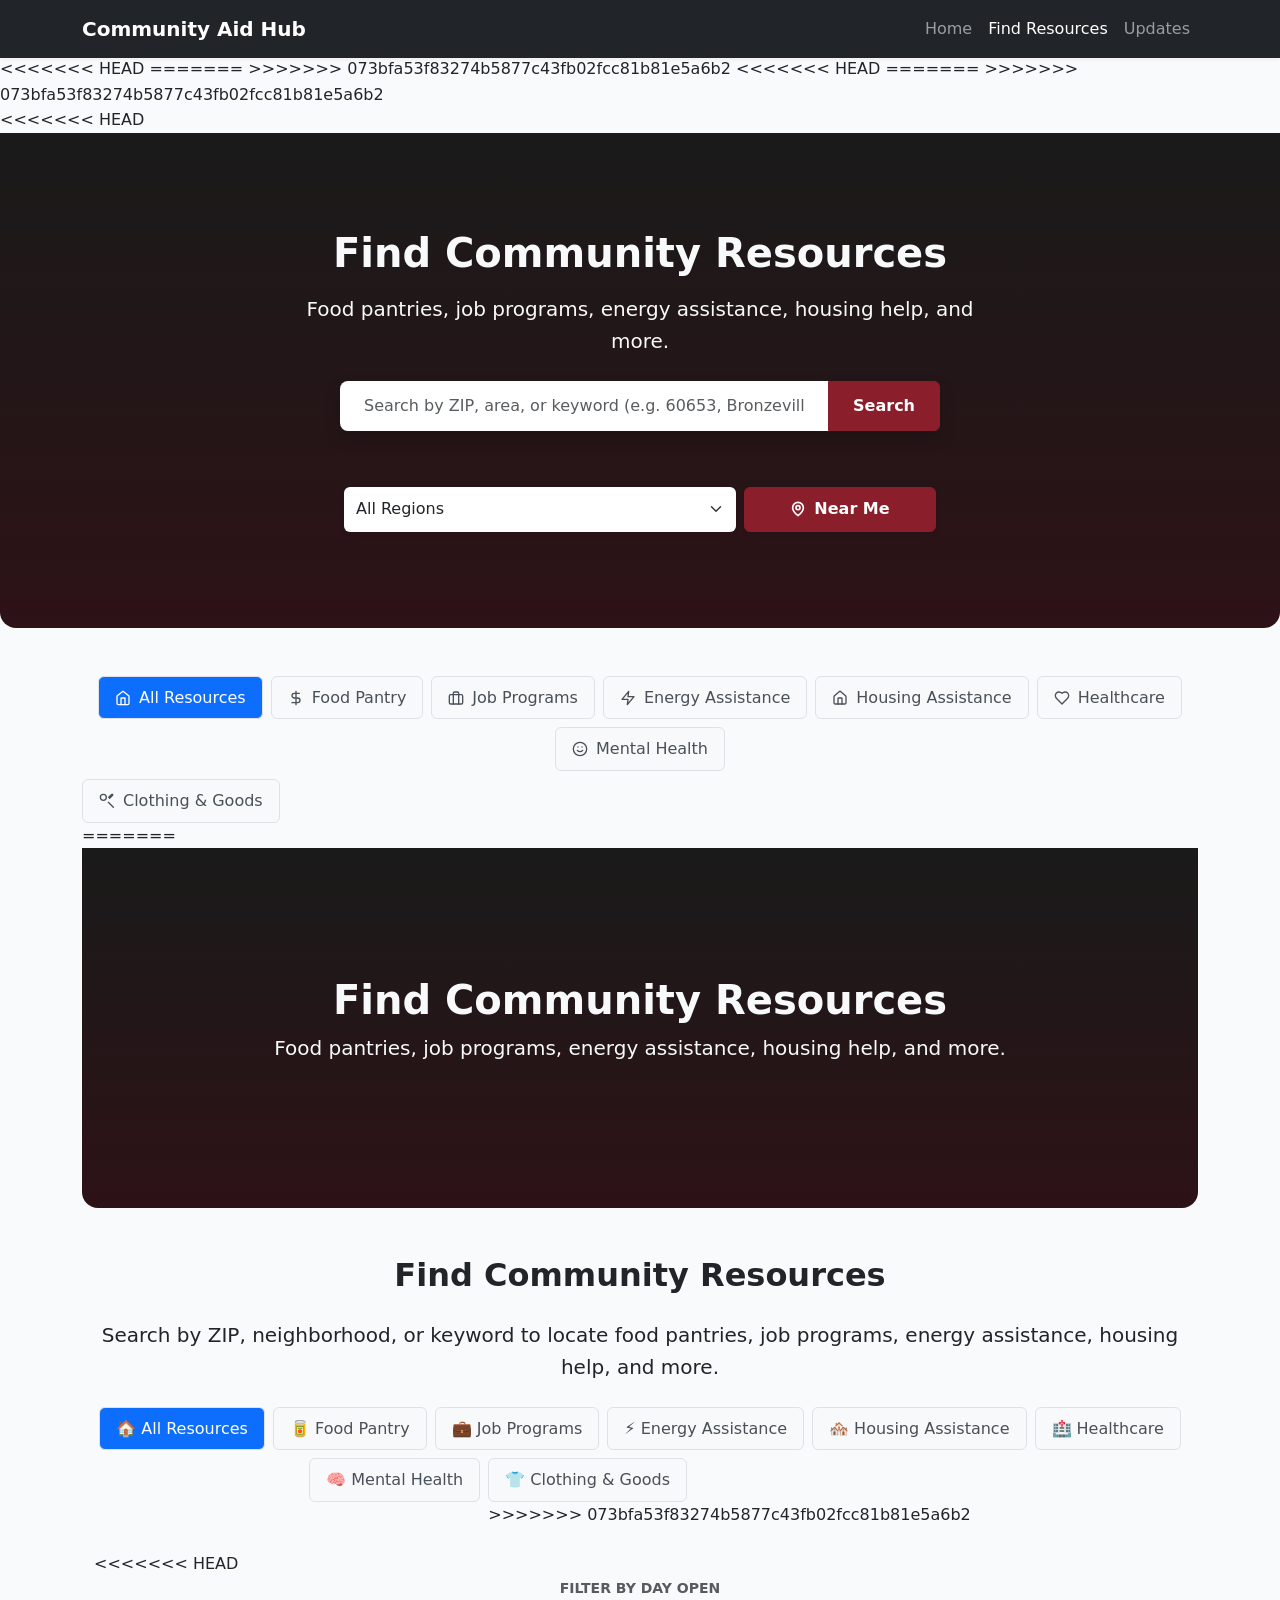
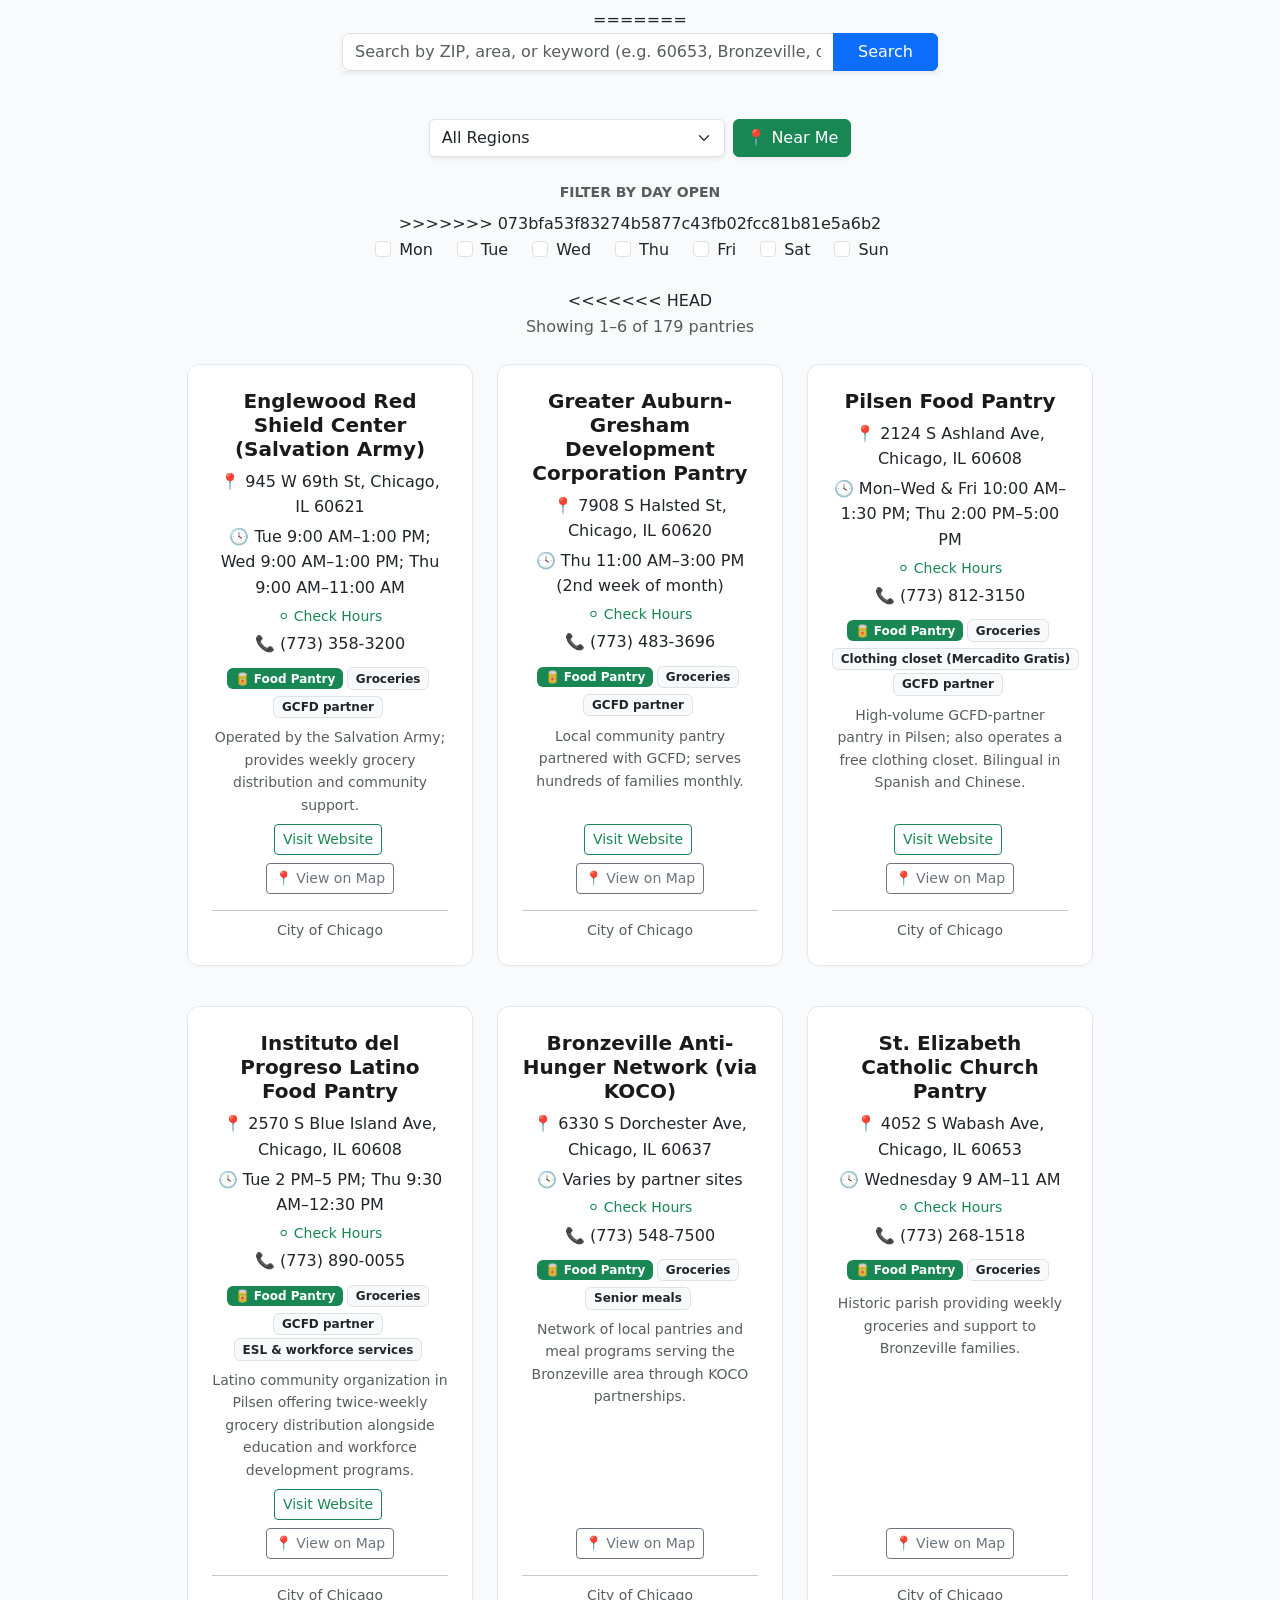
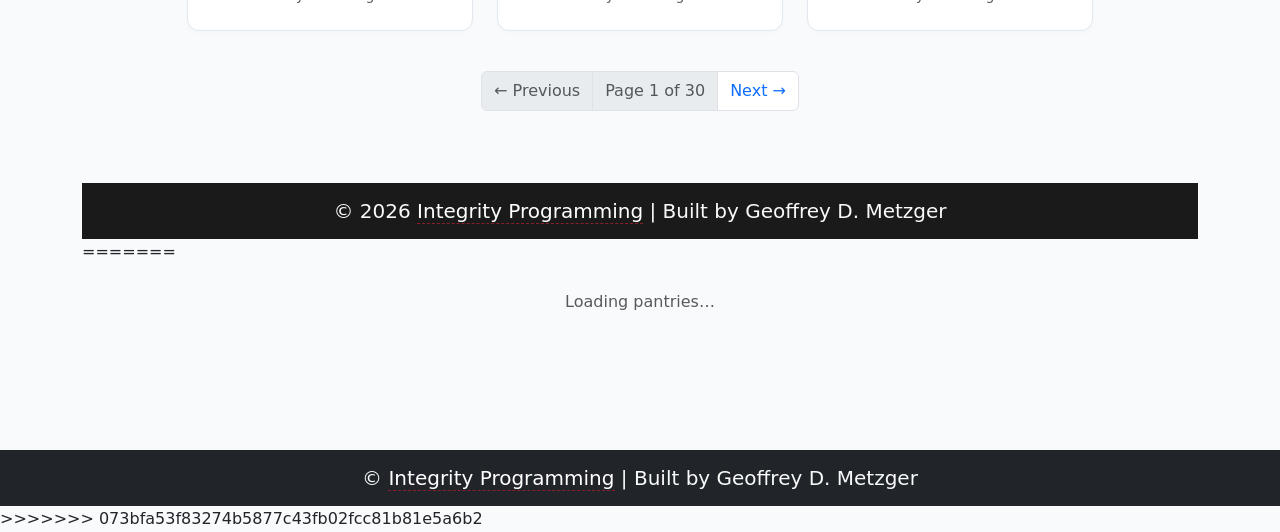
==== food.html @ cb6de817 "ui improvements" ====
<!DOCTYPE html>
<html lang="en">
<head>
  <meta charset="UTF-8" />
  <meta name="viewport" content="width=device-width, initial-scale=1" />
  <title>Find Resources | Community Aid Hub Chicago</title>

<<<<<<< HEAD
  <link href="https://cdn.jsdelivr.net/npm/bootstrap@5.3.3/dist/css/bootstrap.min.css" rel="stylesheet" />
=======
  <!-- Bootstrap -->
  <link href="https://cdn.jsdelivr.net/npm/bootstrap@5.3.3/dist/css/bootstrap.min.css" rel="stylesheet" />
  <!-- Custom CSS -->
>>>>>>> 073bfa53f83274b5877c43fb02fcc81b81e5a6b2
  <link rel="stylesheet" href="css/style.css" />
</head>

<body>
<<<<<<< HEAD
=======
  <!-- Navbar -->
>>>>>>> 073bfa53f83274b5877c43fb02fcc81b81e5a6b2
  <nav class="navbar navbar-expand-lg navbar-dark bg-dark fixed-top">
    <div class="container">
      <a class="navbar-brand fw-bold" href="index.html">Community Aid Hub</a>
      <button class="navbar-toggler" type="button" data-bs-toggle="collapse" data-bs-target="#navbarNav">
        <span class="navbar-toggler-icon"></span>
      </button>
      <div class="collapse navbar-collapse" id="navbarNav">
        <ul class="navbar-nav ms-auto">
          <li class="nav-item"><a class="nav-link" href="index.html">Home</a></li>
          <li class="nav-item"><a class="nav-link active" href="food.html">Find Resources</a></li>
          <li class="nav-item"><a class="nav-link" href="updates.html">Updates</a></li>
        </ul>
      </div>
    </div>
  </nav>

<<<<<<< HEAD
  <section class="hero text-center text-light d-flex align-items-center py-5" style="min-height: 55vh;">
    <div class="container">
      <h1 class="fw-bold mb-3">Find Community Resources</h1>
      <p class="lead mb-4 mx-auto" style="max-width: 700px;">Food pantries, job programs, energy assistance, housing help, and more.</p>
      
      <div class="row justify-content-center mb-3">
        <div class="col-md-8">
          <div class="input-group shadow">
            <input
              id="searchBox"
              type="text"
              class="form-control border-0 px-4"
              placeholder="Search by ZIP, area, or keyword (e.g. 60653, Bronzeville)"
              style="height: 50px;"
            />
            <button id="searchBtn" class="btn btn-crimson px-4 fw-semibold">
              Search
            </button>
          </div>
        </div>
      </div>

      <div class="row justify-content-center g-2" style="max-width: 600px; margin: 0 auto;">
        <div class="col-sm-8">
          <select id="regionFilter" class="form-select border-0 shadow-sm" style="height: 45px;">
            <option value="">All Regions</option>
            <option value="City of Chicago">City of Chicago</option>
            <option value="South Suburbs">South Suburbs</option>
            <option value="West Suburbs">West Suburbs</option>
            <option value="Southwest Suburbs">Southwest Suburbs</option>
            <option value="North Suburbs">North Suburbs</option>
            <option value="North/Northwest Suburbs">North/Northwest Suburbs</option>
          </select>
        </div>
        <div class="col-sm-4">
          <button id="nearbyBtn" class="btn btn-charcoal shadow-sm w-100 d-flex align-items-center justify-content-center gap-2" style="height: 45px;">
            <svg xmlns="http://www.w3.org/2000/svg" width="16" height="16" viewBox="0 0 24 24" fill="none" stroke="currentColor" stroke-width="2.5" stroke-linecap="round" stroke-linejoin="round"><path d="M20 10c0 6-8 12-8 12s-8-6-8-12a8 8 0 0 1 16 0Z"/><circle cx="12" cy="10" r="3"/></svg>
            <span>Near Me</span>
          </button>
        </div>
      </div>
    </div>
  </section>

  <main class="container py-5">
    
    <div class="row justify-content-center mb-5">
      <div class="col-12">
        <ul class="nav nav-pills justify-content-center flex-wrap gap-2" id="categoryTabs">
          <li class="nav-item">
            <button class="nav-link active category-tab d-flex align-items-center gap-2" data-category="">
              <svg xmlns="http://www.w3.org/2000/svg" width="16" height="16" viewBox="0 0 24 24" fill="none" stroke="currentColor" stroke-width="2" stroke-linecap="round" stroke-linejoin="round"><path d="m3 9 9-7 9 7v11a2 2 0 0 1-2 2H5a2 2 0 0 1-2-2z"/><polyline points="9 22 9 12 15 12 15 22"/></svg>
              <span>All Resources</span>
            </button>
          </li>
          <li class="nav-item">
            <button class="nav-link category-tab d-flex align-items-center gap-2" data-category="Food Pantry">
              <svg xmlns="http://www.w3.org/2000/svg" width="16" height="16" viewBox="0 0 24 24" fill="none" stroke="currentColor" stroke-width="2" stroke-linecap="round" stroke-linejoin="round"><path d="M12 2v20M17 5H9.5a3.5 3.5 0 0 0 0 7h5a3.5 3.5 0 0 1 0 7H6"/></svg>
              <span>Food Pantry</span>
            </button>
          </li>
          <li class="nav-item">
            <button class="nav-link category-tab d-flex align-items-center gap-2" data-category="Job Program">
              <svg xmlns="http://www.w3.org/2000/svg" width="16" height="16" viewBox="0 0 24 24" fill="none" stroke="currentColor" stroke-width="2" stroke-linecap="round" stroke-linejoin="round"><rect width="20" height="14" x="2" y="7" rx="2" ry="2"/><path d="M16 21V5a2 2 0 0 0-2-2h-4a2 2 0 0 0-2 2v16"/></svg>
              <span>Job Programs</span>
            </button>
          </li>
          <li class="nav-item">
            <button class="nav-link category-tab d-flex align-items-center gap-2" data-category="Energy Assistance">
              <svg xmlns="http://www.w3.org/2000/svg" width="16" height="16" viewBox="0 0 24 24" fill="none" stroke="currentColor" stroke-width="2" stroke-linecap="round" stroke-linejoin="round"><polygon points="13 2 3 14 12 14 11 22 21 10 12 10 13 2"/></svg>
              <span>Energy Assistance</span>
            </button>
          </li>
          <li class="nav-item">
            <button class="nav-link category-tab d-flex align-items-center gap-2" data-category="Housing Assistance">
              <svg xmlns="http://www.w3.org/2000/svg" width="16" height="16" viewBox="0 0 24 24" fill="none" stroke="currentColor" stroke-width="2" stroke-linecap="round" stroke-linejoin="round"><path d="M15 21v-8a1 1 0 0 0-1-1h-4a1 1 0 0 0-1 1v8"/><path d="M3 10a2 2 0 0 1 .709-1.528l7-5.999a2 2 0 0 1 2.582 0l7 5.999A2 2 0 0 1 21 10v9a2 2 0 0 1-2 2H5a2 2 0 0 1-2-2z"/></svg>
              <span>Housing Assistance</span>
            </button>
          </li>
          <li class="nav-item">
            <button class="nav-link category-tab d-flex align-items-center gap-2" data-category="Healthcare">
              <svg xmlns="http://www.w3.org/2000/svg" width="16" height="16" viewBox="0 0 24 24" fill="none" stroke="currentColor" stroke-width="2" stroke-linecap="round" stroke-linejoin="round"><path d="M19 14c1.49-1.46 3-3.21 3-5.5A5.5 5.5 0 0 0 16.5 3c-1.76 0-3 .5-4.5 2-1.5-1.5-2.74-2-4.5-2A5.5 5.5 0 0 0 2 8.5c0 2.3 1.5 4.05 3 5.5l7 7Z"/></svg>
              <span>Healthcare</span>
            </button>
          </li>
          <li class="nav-item">
            <button class="nav-link category-tab d-flex align-items-center gap-2" data-category="Mental Health">
              <svg xmlns="http://www.w3.org/2000/svg" width="16" height="16" viewBox="0 0 24 24" fill="none" stroke="currentColor" stroke-width="2" stroke-linecap="round" stroke-linejoin="round"><path d="M12 22c5.523 0 10-4.477 10-10S17.523 2 12 2 2 6.477 2 12s4.477 10 10 10z"/><path d="M8 14s1.5 2 4 2 4-2 4-2"/><line x1="9" y1="9" x2="9.01" y2="9"/><line x1="15" y1="9" x2="15.01" y2="9"/></svg>
              <span>Mental Health</span>
            </button>
          </li>
          <li class="nav-item">
            <button class="nav-link category-tab d-flex align-items-center gap-2" data-category="Clothing &amp; Goods">
              <svg xmlns="http://www.w3.org/2000/svg" width="16" height="16" viewBox="0 0 24 24" fill="none" stroke="currentColor" stroke-width="2" stroke-linecap="round" stroke-linejoin="round"><path d="M20.38 3.46L16 7.83l-1.42-1.42 4.38-4.38a1 1 0 0 1 1.42 0l0.01 0.01a1 1 0 0 1 0 1.42Z"/><path d="M11 6.5a4.5 4.5 0 1 0-9 0 4.5 4.5 0 0 0 9 0Z"/><path d="M21.5 21.5L14 14"/></svg>
              <span>Clothing &amp; Goods</span>
            </button>
=======
  <!-- Header -->
  <section class="hero text-center text-light d-flex align-items-center" style="min-height: 40vh;">
    <div class="container">
      <h1 class="fw-bold">Find Community Resources</h1>
      <p class="lead">Food pantries, job programs, energy assistance, housing help, and more.</p>
    </div>
  </section>

  <!-- Search + Filters -->
  <main class="container py-5">
    <h2 class="fw-bold mb-4 text-center">Find Community Resources</h2>
    <p class="text-center mb-4 lead">
      Search by ZIP, neighborhood, or keyword to locate food pantries, job programs, energy assistance, housing help, and more.
    </p>

    <!-- Category Tabs -->
    <div class="row justify-content-center mb-4">
      <div class="col-12">
        <ul class="nav nav-pills justify-content-center flex-wrap gap-2" id="categoryTabs">
          <li class="nav-item">
            <button class="nav-link active category-tab" data-category="">🏠 All Resources</button>
          </li>
          <li class="nav-item">
            <button class="nav-link category-tab" data-category="Food Pantry">🥫 Food Pantry</button>
          </li>
          <li class="nav-item">
            <button class="nav-link category-tab" data-category="Job Program">💼 Job Programs</button>
          </li>
          <li class="nav-item">
            <button class="nav-link category-tab" data-category="Energy Assistance">⚡ Energy Assistance</button>
          </li>
          <li class="nav-item">
            <button class="nav-link category-tab" data-category="Housing Assistance">🏘️ Housing Assistance</button>
          </li>
          <li class="nav-item">
            <button class="nav-link category-tab" data-category="Healthcare">🏥 Healthcare</button>
          </li>
          <li class="nav-item">
            <button class="nav-link category-tab" data-category="Mental Health">🧠 Mental Health</button>
          </li>
          <li class="nav-item">
            <button class="nav-link category-tab" data-category="Clothing &amp; Goods">👕 Clothing &amp; Goods</button>
>>>>>>> 073bfa53f83274b5877c43fb02fcc81b81e5a6b2
          </li>
        </ul>
      </div>
    </div>

<<<<<<< HEAD
    <div class="row justify-content-center mb-4">
      <div class="col-md-10 text-center">
        <p class="text-muted small mb-2 fw-semibold tracking-wider">FILTER BY DAY OPEN</p>
=======
    <!-- Search Bar -->
    <div class="row justify-content-center mb-3">
      <div class="col-md-8">
        <div class="input-group shadow-sm">
          <input
            id="searchBox"
            type="text"
            class="form-control"
            placeholder="Search by ZIP, area, or keyword (e.g. 60653, Bronzeville, drive-through)"
          />
          <button id="searchBtn" class="btn btn-primary px-4">
            Search
          </button>
        </div>
      </div>
    </div>

    <!-- Region Filter + Near Me -->
    <div class="row justify-content-center mb-4 g-2">
      <div class="col-md-4">
        <select id="regionFilter" class="form-select shadow-sm">
          <option value="">All Regions</option>
          <option value="City of Chicago">City of Chicago</option>
          <option value="South Suburbs">South Suburbs</option>
          <option value="West Suburbs">West Suburbs</option>
          <option value="Southwest Suburbs">Southwest Suburbs</option>
          <option value="North Suburbs">North Suburbs</option>
          <option value="North/Northwest Suburbs">North/Northwest Suburbs</option>
        </select>
      </div>
      <div class="col-md-auto">
        <button id="nearbyBtn" class="btn btn-success shadow-sm w-100">&#128205; Near Me</button>
      </div>
    </div>

    <!-- Day of Week Filter -->
    <div class="row justify-content-center mb-4">
      <div class="col-md-10 text-center">
        <p class="text-muted small mb-2 fw-semibold">FILTER BY DAY OPEN</p>
>>>>>>> 073bfa53f83274b5877c43fb02fcc81b81e5a6b2
        <div class="d-flex flex-wrap justify-content-center gap-2">
          <div class="form-check form-check-inline">
            <input class="form-check-input day-filter" type="checkbox" value="mon" id="dayMon">
            <label class="form-check-label" for="dayMon">Mon</label>
          </div>
          <div class="form-check form-check-inline">
            <input class="form-check-input day-filter" type="checkbox" value="tue" id="dayTue">
            <label class="form-check-label" for="dayTue">Tue</label>
          </div>
          <div class="form-check form-check-inline">
            <input class="form-check-input day-filter" type="checkbox" value="wed" id="dayWed">
            <label class="form-check-label" for="dayWed">Wed</label>
          </div>
          <div class="form-check form-check-inline">
            <input class="form-check-input day-filter" type="checkbox" value="thu" id="dayThu">
            <label class="form-check-label" for="dayThu">Thu</label>
          </div>
          <div class="form-check form-check-inline">
            <input class="form-check-input day-filter" type="checkbox" value="fri" id="dayFri">
            <label class="form-check-label" for="dayFri">Fri</label>
          </div>
          <div class="form-check form-check-inline">
            <input class="form-check-input day-filter" type="checkbox" value="sat" id="daySat">
            <label class="form-check-label" for="daySat">Sat</label>
          </div>
          <div class="form-check form-check-inline">
            <input class="form-check-input day-filter" type="checkbox" value="sun" id="daySun">
            <label class="form-check-label" for="daySun">Sun</label>
          </div>
        </div>
      </div>
    </div>

<<<<<<< HEAD
    <p id="resultCount" class="text-center text-muted mb-4"></p>
    <div id="results" class="row g-4">
      <p class="text-center text-muted mt-4">Loading resources…</p>
    </div>
    <div id="pagination" class="mt-4"></div>
  </main>

  <footer class="text-light text-center py-3 mt-auto">
    <h5 class="mb-0">
      © <span id="year"></span> <a href="https://integrity-programming-portfolio-sta.vercel.app/" target="_blank">Integrity Programming</a> | Built by Geoffrey D. Metzger
    </h5>
  </footer>

  <script src="https://cdn.jsdelivr.net/npm/bootstrap@5.3.3/dist/js/bootstrap.bundle.min.js"></script>
  <script>
    document.getElementById("year").textContent = new Date().getFullYear();
  </script>
  <script src="js/search.js" defer></script>
</body>
</html>
=======
    <!-- Result count -->
    <p id="resultCount" class="text-center text-muted mb-4"></p>

    <!-- Results Grid -->
    <div id="results" class="row g-4">
      <p class="text-center text-muted mt-4">Loading pantries…</p>
    </div>

    <!-- Pagination -->
    <div id="pagination" class="mt-4"></div>
  </main>

  <!-- Footer -->
  <footer class="bg-dark text-light text-center py-3 mt-auto">
    <h5 class="mb-0">
      © <span id="year"></span> <a href="https://integrity-programming-portfolio-sta.vercel.app/" target="_blank">Integrity Programming</a> |
      Built by Geoffrey D. Metzger
    </h5>
  </footer>

  <!-- Bootstrap JS (once only) -->
  <script src="https://cdn.jsdelivr.net/npm/bootstrap@5.3.3/dist/js/bootstrap.bundle.min.js"></script>

  <script>
    document.getElementById("year").textContent = new Date().getFullYear();
  </script>

  <!-- Search + render logic -->
  <script src="js/search.js" defer></script>
</body>
</html>
>>>>>>> 073bfa53f83274b5877c43fb02fcc81b81e5a6b2
---- css/style.css ----
/* Custom Palette Variables */
:root {
  --charcoal-dark: #121417;
  --charcoal-text: #1a1a1a;
  --crimson-accent: #8b1e2b;
  --crimson-hover: #a62434;
  --card-border: #e2e8f0;
}

/* ------------------------------
   Global Layout
------------------------------ */
html, body {
  height: 100%;
  margin: 0;
  padding: 0;
}

body {
  font-family: "Inter", system-ui, sans-serif;
  display: flex;
  flex-direction: column;
  min-height: 100vh;
  background-color: #f9fafc;
  color: #212529;
  line-height: 1.6;
  padding-top: 56px;
}

main {
  flex: 1;
  padding-bottom: 2rem;
}

/* ------------------------------
   Navbar
------------------------------ */
.navbar {
  box-shadow: 0 2px 4px rgba(0, 0, 0, 0.05);
}

/* ------------------------------
   Hero Section
------------------------------ */
.hero {
  background: linear-gradient(180deg, #1a1a1a 0%, #2d1216 100%);
  color: #fff;
  min-height: 60vh;
  display: flex;
  flex-direction: column;
  justify-content: center;
  align-items: center;
  text-align: center;
  padding: 3rem 1rem;
  border-radius: 0 0 1rem 1rem;
}

/* Main Hero Button - Crimson Accent */
.hero .btn-primary, 
.hero button:not(.secondary) {
  background-color: var(--crimson-accent) !important;
  border-color: var(--crimson-accent) !important;
  color: #ffffff !important;
  font-weight: 600;
  transition: background-color 0.2s ease, transform 0.1s ease;
}

.hero .btn-primary:hover,
.hero button:not(.secondary):hover {
  background-color: var(--crimson-hover) !important;
  border-color: var(--crimson-hover) !important;
}

/* ------------------------------
   Search Box
------------------------------ */
.input-group {
  max-width: 600px;
  margin: 0 auto 2rem auto;
}

input.form-control {
  border-radius: 0.5rem 0 0 0.5rem;
}

/* ------------------------------
   Cards
------------------------------ */
.card {
  background: #ffffff;
  border: 1px solid var(--card-border) !important;
  border-radius: 12px;
  overflow: hidden;
  transition: all 0.25s cubic-bezier(0.4, 0, 0.2, 1);
  box-shadow: 0 2px 4px rgba(18, 20, 23, 0.02) !important;
  height: 100%;
  display: flex;
  flex-direction: column;
}

.card:hover {
  transform: translateY(-4px);
  border-color: #cbd5e1 !important;
  box-shadow: 0 12px 24px rgba(18, 20, 23, 0.06) !important;
}

.card-body {
  padding: 1.5rem;
  display: flex;
  flex-direction: column;
  flex: 1;
}


.card-body h5,
.card h3, 
.card .card-title {
  color: var(--charcoal-text) !important;
  font-weight: 700;
}

/* Card Title / Organization Name */
.card-title {
  font-size: 1.15rem;
  font-weight: 700;
  line-height: 1.4;
  color: var(--charcoal-text) !important;
  margin-bottom: 0.75rem;
}

/* Status Indicator Sub-Row */
.status-pill-container {
  display: flex;
  align-items: center;
  gap: 0.5rem;
  margin-bottom: 1rem;
  font-size: 0.85rem;
  font-weight: 600;
}

.status-dot {
  width: 8px;
  height: 8px;
  border-radius: 50%;
  display: inline-block;
}
.status-open { background-color: #10b981; color: #047857; }
.status-closed { background-color: #94a3b8; color: #64748b; }

/* Structural Info Rows (Address, Hours, Phone) */
.card-info-item {
  display: flex;
  align-items: flex-start;
  gap: 0.75rem;
  font-size: 0.9rem;
  color: #475569;
  margin-bottom: 0.65rem;
  line-height: 1.4;
}

.card-info-item svg {
  flex-shrink: 0;
  margin-top: 2px;
  color: #64748b;
}

/* Fine Muted Bottom Meta text */
.card-meta-footer {
  font-size: 0.85rem;
  color: #64748b;
  border-top: 1px solid #f1f5f9;
  padding-top: 1rem;
  margin-top: auto;
}

/* Interactive Card Buttons */
.card-actions-wrapper {
  display: grid;
  grid-template-columns: 1fr auto;
  gap: 0.5rem;
  margin-top: 1.25rem;
}

.btn-card-action {
  padding: 0.5rem 1rem;
  font-size: 0.85rem;
  font-weight: 600;
  border-radius: 6px;
  transition: all 0.2s ease;
  display: inline-flex;
  align-items: center;
  justify-content: center;
  gap: 0.5rem;
}

.btn-card-primary {
  border: 1px solid var(--crimson-accent);
  color: var(--crimson-accent);
  background: transparent;
}

.btn-card-primary:hover {
  background: var(--crimson-accent);
  color: #ffffff;
}

.btn-card-secondary {
  border: 1px solid #e2e8f0;
  color: #475569;
  background: #f8fafc;
}

.btn-card-secondary:hover {
  background: #f1f5f9;
  color: #1e293b;
}

/* Card Action Buttons - Sleek Crimson Outline */
.card .btn-outline-primary,
.card button.outline {
  color: var(--crimson-accent) !important;
  border-color: var(--crimson-accent) !important;
  background-color: transparent !important;
  font-weight: 500;
  transition: all 0.2s ease;
}

.card .btn-outline-primary:hover,
.card button.outline:hover {
  color: #ffffff !important;
  background-color: var(--crimson-accent) !important;
  border-color: var(--crimson-accent) !important;
}

/* ------------------------------
   Footer
------------------------------ */
footer {
  background-color: #1a1a1a; /* Matched to start of hero charcoal */
  color: #f8f9fa;
  text-align: center;
  padding: 1rem 0;
  font-size: 0.9rem;
  margin-top: auto;
  position: relative;
}

/* Fixed blue links to match theme colors */
footer a {
  color: #ffffff; 
  text-decoration: none;
  font-weight: 500;
  border-bottom: 1px dashed var(--crimson-accent);
}

footer a:hover {
  color: var(--crimson-hover);
  text-decoration: none;
  border-bottom-style: solid;
}

/* ------------------------------
   Responsive
------------------------------ */
@media (max-width: 768px) {
  .hero {
    padding: 2rem 1rem;
    font-size: 0.95rem;
  }
  .card {
    margin-bottom: 1rem;
  }
  footer {
    font-size: 0.8rem;
  }
}

.row.g-4 {
  justify-content: center;
}

@media (min-width: 768px) {
  .row.g-4:has(.col-md-4:nth-child(3)) {
    justify-content: start;
  }
}

/* ------------------------------
<<<<<<< HEAD
   Category Tab Pills (From Directory Page)
=======
   Category Tab Pills
>>>>>>> 073bfa53f83274b5877c43fb02fcc81b81e5a6b2
------------------------------ */
.nav-pills .nav-link {
  border: 1px solid #dee2e6;
  color: #495057;
  background-color: #f8f9fa;
}

.nav-pills .nav-link:hover {
  background-color: #e9ecef;
}

<<<<<<< HEAD
/* Fixed template blue active tab state to Crimson */
.nav-pills .nav-link.active {
  background-color: var(--crimson-accent) !important;
  border-color: var(--crimson-accent) !important;
  color: #fff !important;
=======
.nav-pills .nav-link.active {
  background-color: #0d6efd;
  border-color: #0d6efd;
  color: #fff;
}

/* Mental Health purple badge (not in Bootstrap by default) */
.bg-purple {
  background-color: #6f42c1 !important;
  color: #fff;
>>>>>>> 073bfa53f83274b5877c43fb02fcc81b81e5a6b2
}


/* Custom Element Accent Buttons */
.btn-crimson {
  background-color: var(--crimson-accent) !important;
  color: #ffffff !important;
  border: none;
  transition: background-color 0.2s ease;
}
.btn-crimson:hover {
  background-color: var(--crimson-hover) !important;
}

.btn-charcoal {
  background-color: #2a2e35 !important;
  color: #ffffff !important;
  border: 1px solid #3e444f;
  transition: all 0.2s ease;
}
.btn-charcoal:hover {
  background-color: #1a1a1a !important;
}



/* Sleek Day Filter Checkboxes */
.form-check-inline {
  background-color: #ffffff;
  border: 1px solid #e2e8f0;
  padding: 0.4rem 0.8rem 0.4rem 2.2rem; /* Extra left padding to clear the checkbox */
  border-radius: 0.5rem;
  margin: 0.25rem !important;
  transition: all 0.2s ease;
  box-shadow: 0 1px 3px rgba(0,0,0,0.02);
}

.form-check-inline:hover {
  border-color: var(--crimson-accent);
  background-color: #fffafb;
}

/* Color the active checkbox state to Crimson */
.form-check-input:checked {
  background-color: var(--crimson-accent) !important;
  border-color: var(--crimson-accent) !important;
}

/* Custom Muted Resource Tags */
.badge, 
[class^="bg-"] {
  background-color: #f1f5f9 !important;
  color: #334155 !important;
  border: 1px solid #cbd5e1;
  font-weight: 500;
  padding: 0.35em 0.65em;
  border-radius: 0.375rem;
}

/* Specific active/category specific styling if desired */
.card-body .badge:first-of-type {
  border-left: 3px solid var(--crimson-accent);
}
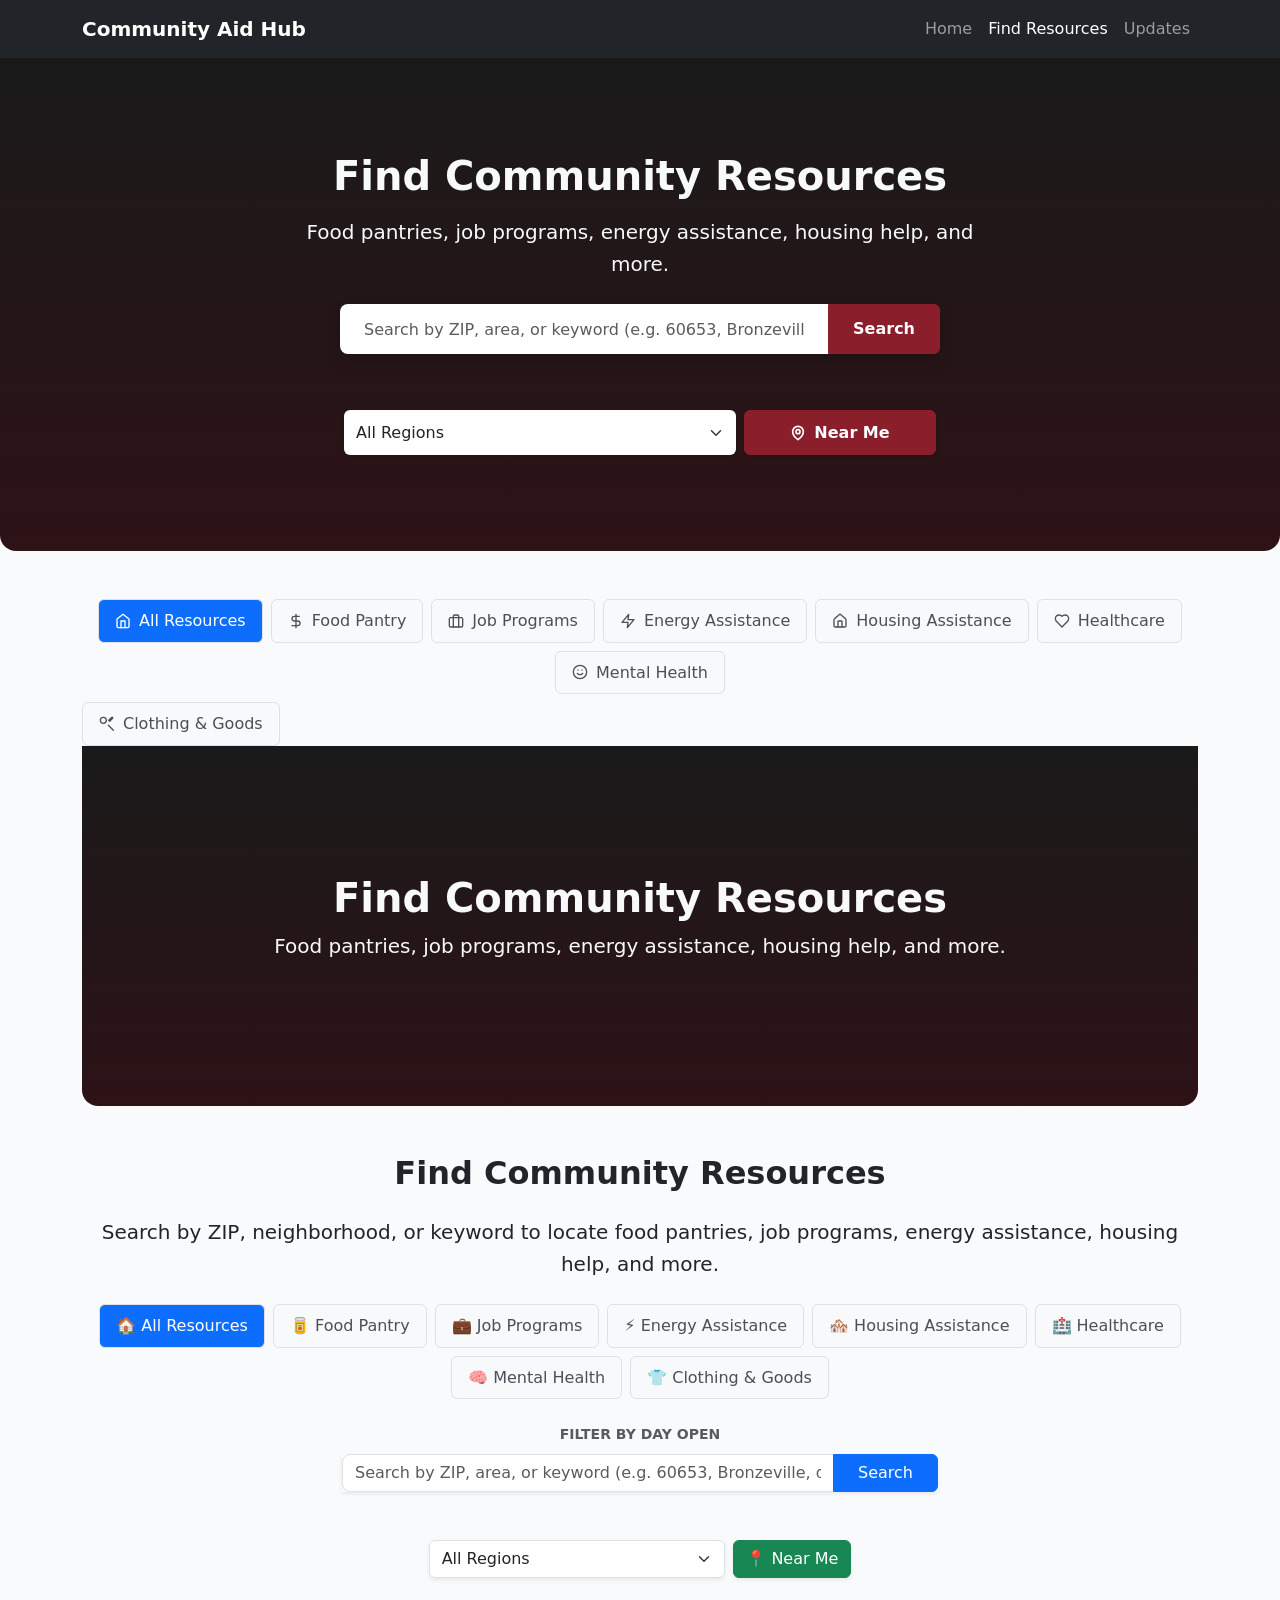
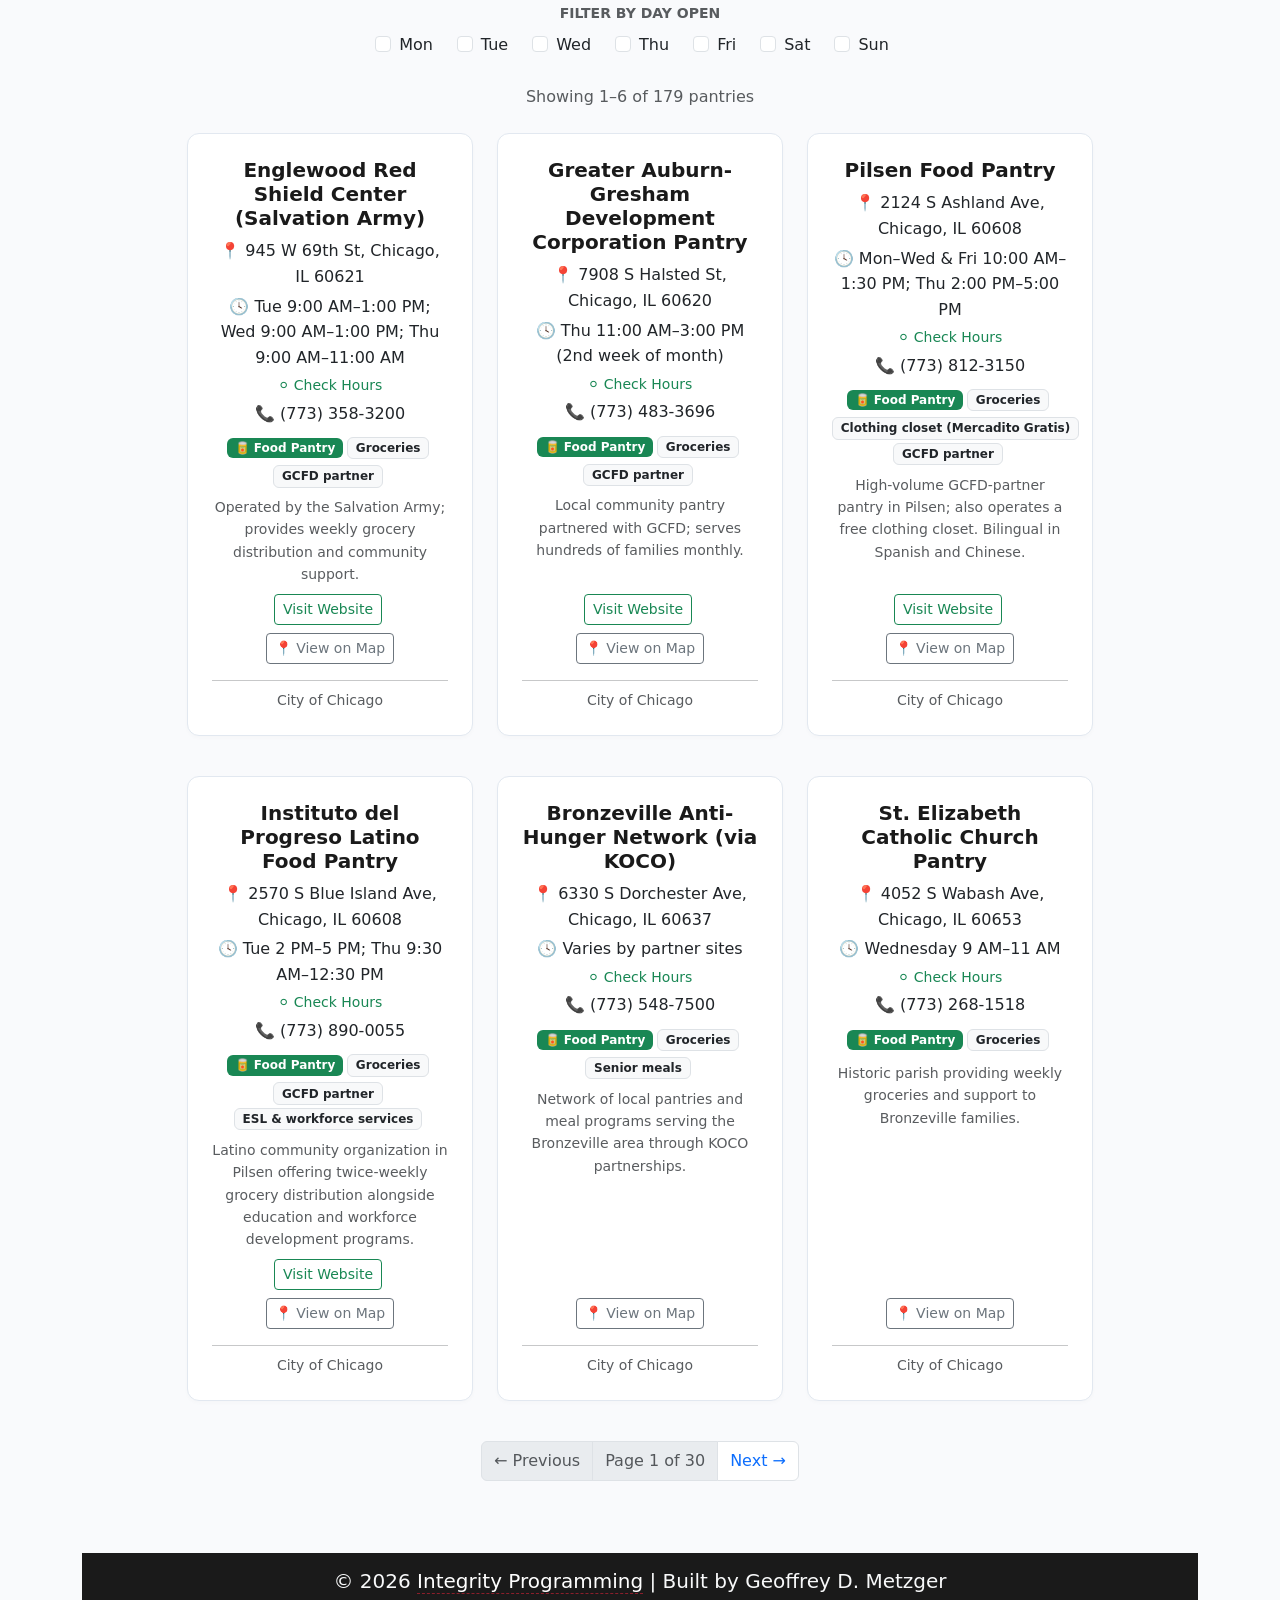
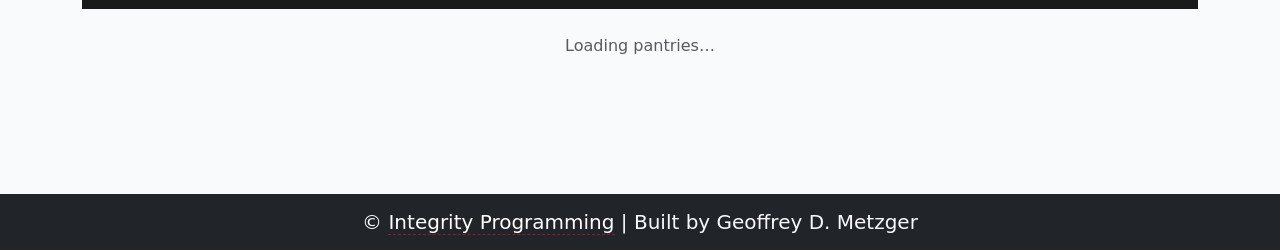
==== commit a958b70d: "third ui improvements" ====
--- a/food.html
+++ b/food.html
@@ -5,21 +5,15 @@
   <meta name="viewport" content="width=device-width, initial-scale=1" />
   <title>Find Resources | Community Aid Hub Chicago</title>
 
-<<<<<<< HEAD
-  <link href="https://cdn.jsdelivr.net/npm/bootstrap@5.3.3/dist/css/bootstrap.min.css" rel="stylesheet" />
-=======
+<link href="https://cdn.jsdelivr.net/npm/bootstrap@5.3.3/dist/css/bootstrap.min.css" rel="stylesheet" />
   <!-- Bootstrap -->
   <link href="https://cdn.jsdelivr.net/npm/bootstrap@5.3.3/dist/css/bootstrap.min.css" rel="stylesheet" />
   <!-- Custom CSS -->
->>>>>>> 073bfa53f83274b5877c43fb02fcc81b81e5a6b2
   <link rel="stylesheet" href="css/style.css" />
 </head>
 
 <body>
-<<<<<<< HEAD
-=======
   <!-- Navbar -->
->>>>>>> 073bfa53f83274b5877c43fb02fcc81b81e5a6b2
   <nav class="navbar navbar-expand-lg navbar-dark bg-dark fixed-top">
     <div class="container">
       <a class="navbar-brand fw-bold" href="index.html">Community Aid Hub</a>
@@ -36,7 +30,6 @@
     </div>
   </nav>
 
-<<<<<<< HEAD
   <section class="hero text-center text-light d-flex align-items-center py-5" style="min-height: 55vh;">
     <div class="container">
       <h1 class="fw-bold mb-3">Find Community Resources</h1>
@@ -133,7 +126,6 @@
               <svg xmlns="http://www.w3.org/2000/svg" width="16" height="16" viewBox="0 0 24 24" fill="none" stroke="currentColor" stroke-width="2" stroke-linecap="round" stroke-linejoin="round"><path d="M20.38 3.46L16 7.83l-1.42-1.42 4.38-4.38a1 1 0 0 1 1.42 0l0.01 0.01a1 1 0 0 1 0 1.42Z"/><path d="M11 6.5a4.5 4.5 0 1 0-9 0 4.5 4.5 0 0 0 9 0Z"/><path d="M21.5 21.5L14 14"/></svg>
               <span>Clothing &amp; Goods</span>
             </button>
-=======
   <!-- Header -->
   <section class="hero text-center text-light d-flex align-items-center" style="min-height: 40vh;">
     <div class="container">
@@ -176,17 +168,14 @@
           </li>
           <li class="nav-item">
             <button class="nav-link category-tab" data-category="Clothing &amp; Goods">👕 Clothing &amp; Goods</button>
->>>>>>> 073bfa53f83274b5877c43fb02fcc81b81e5a6b2
           </li>
         </ul>
       </div>
     </div>
 
-<<<<<<< HEAD
     <div class="row justify-content-center mb-4">
       <div class="col-md-10 text-center">
         <p class="text-muted small mb-2 fw-semibold tracking-wider">FILTER BY DAY OPEN</p>
-=======
     <!-- Search Bar -->
     <div class="row justify-content-center mb-3">
       <div class="col-md-8">
@@ -226,7 +215,6 @@
     <div class="row justify-content-center mb-4">
       <div class="col-md-10 text-center">
         <p class="text-muted small mb-2 fw-semibold">FILTER BY DAY OPEN</p>
->>>>>>> 073bfa53f83274b5877c43fb02fcc81b81e5a6b2
         <div class="d-flex flex-wrap justify-content-center gap-2">
           <div class="form-check form-check-inline">
             <input class="form-check-input day-filter" type="checkbox" value="mon" id="dayMon">
@@ -260,7 +248,6 @@
       </div>
     </div>
 
-<<<<<<< HEAD
     <p id="resultCount" class="text-center text-muted mb-4"></p>
     <div id="results" class="row g-4">
       <p class="text-center text-muted mt-4">Loading resources…</p>
@@ -281,7 +268,6 @@
   <script src="js/search.js" defer></script>
 </body>
 </html>
-=======
     <!-- Result count -->
     <p id="resultCount" class="text-center text-muted mb-4"></p>
 
@@ -312,5 +298,4 @@
   <!-- Search + render logic -->
   <script src="js/search.js" defer></script>
 </body>
-</html>
->>>>>>> 073bfa53f83274b5877c43fb02fcc81b81e5a6b2
+</html>
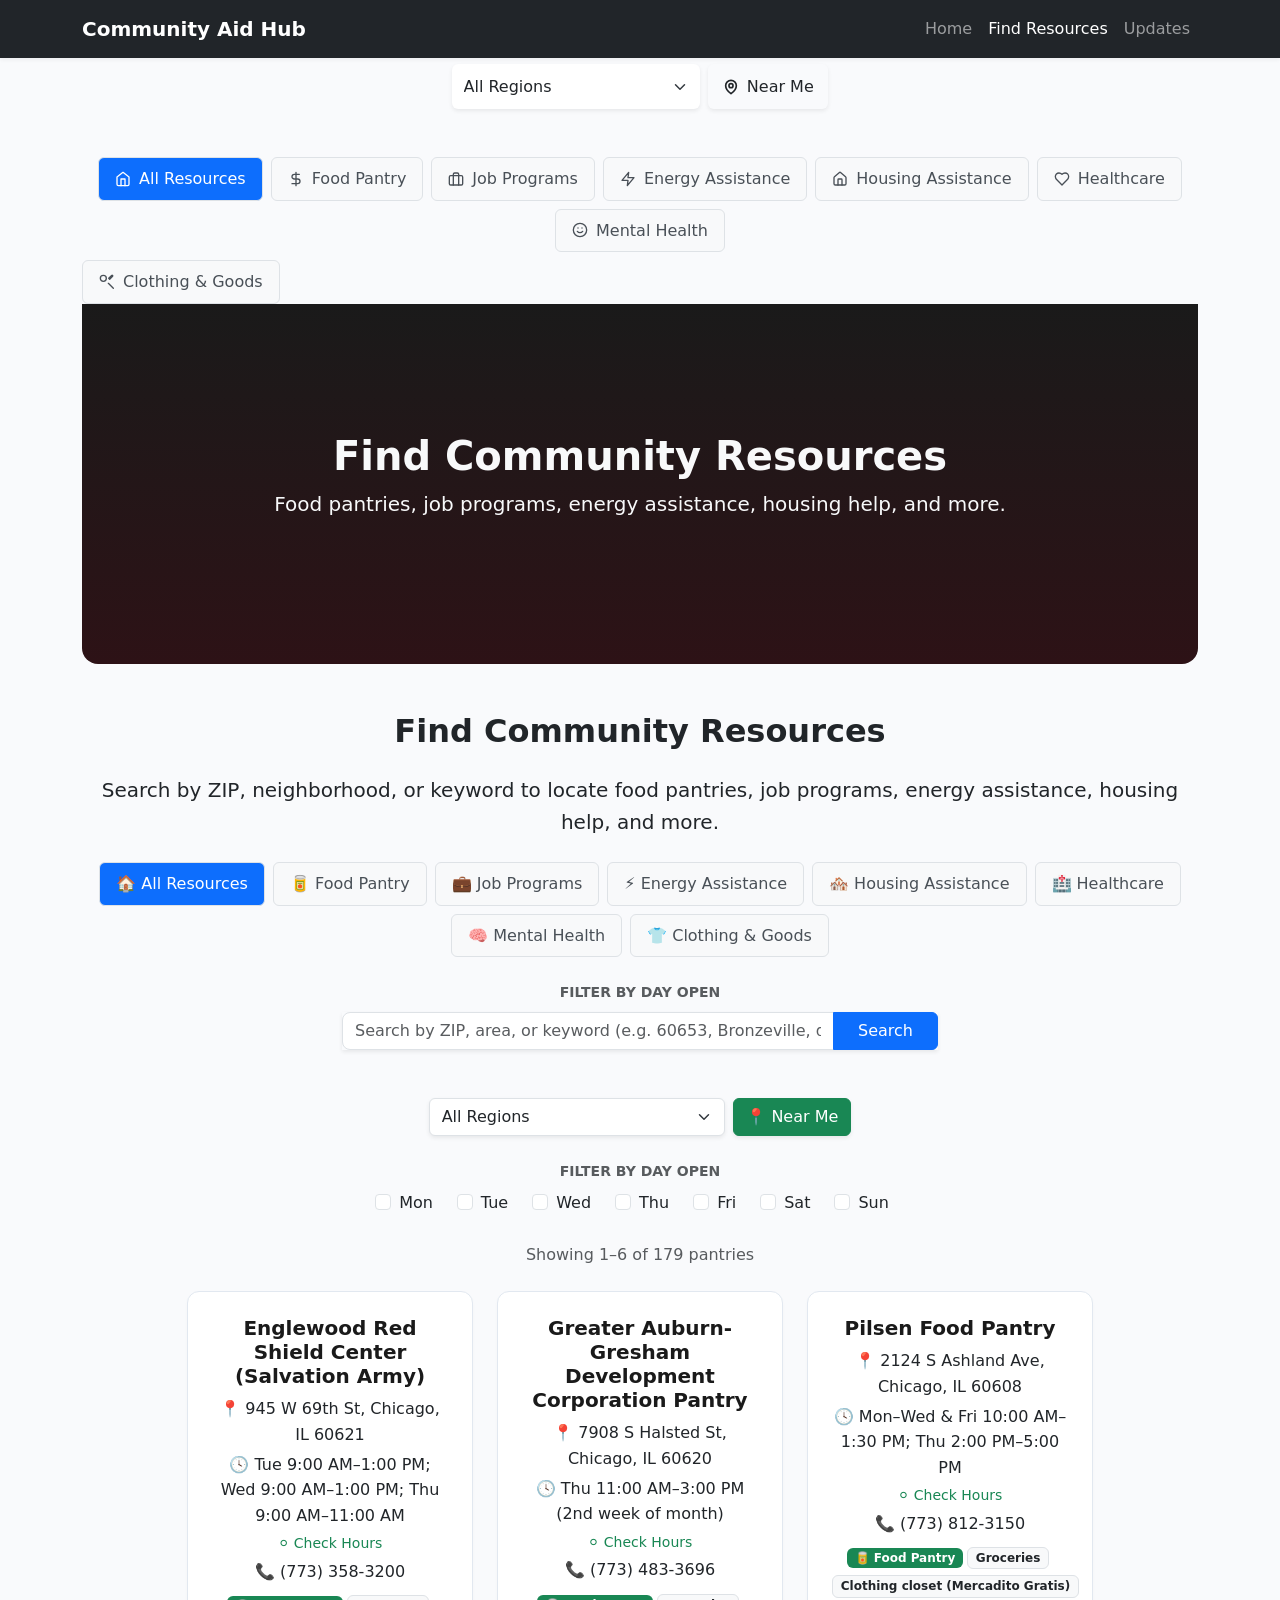
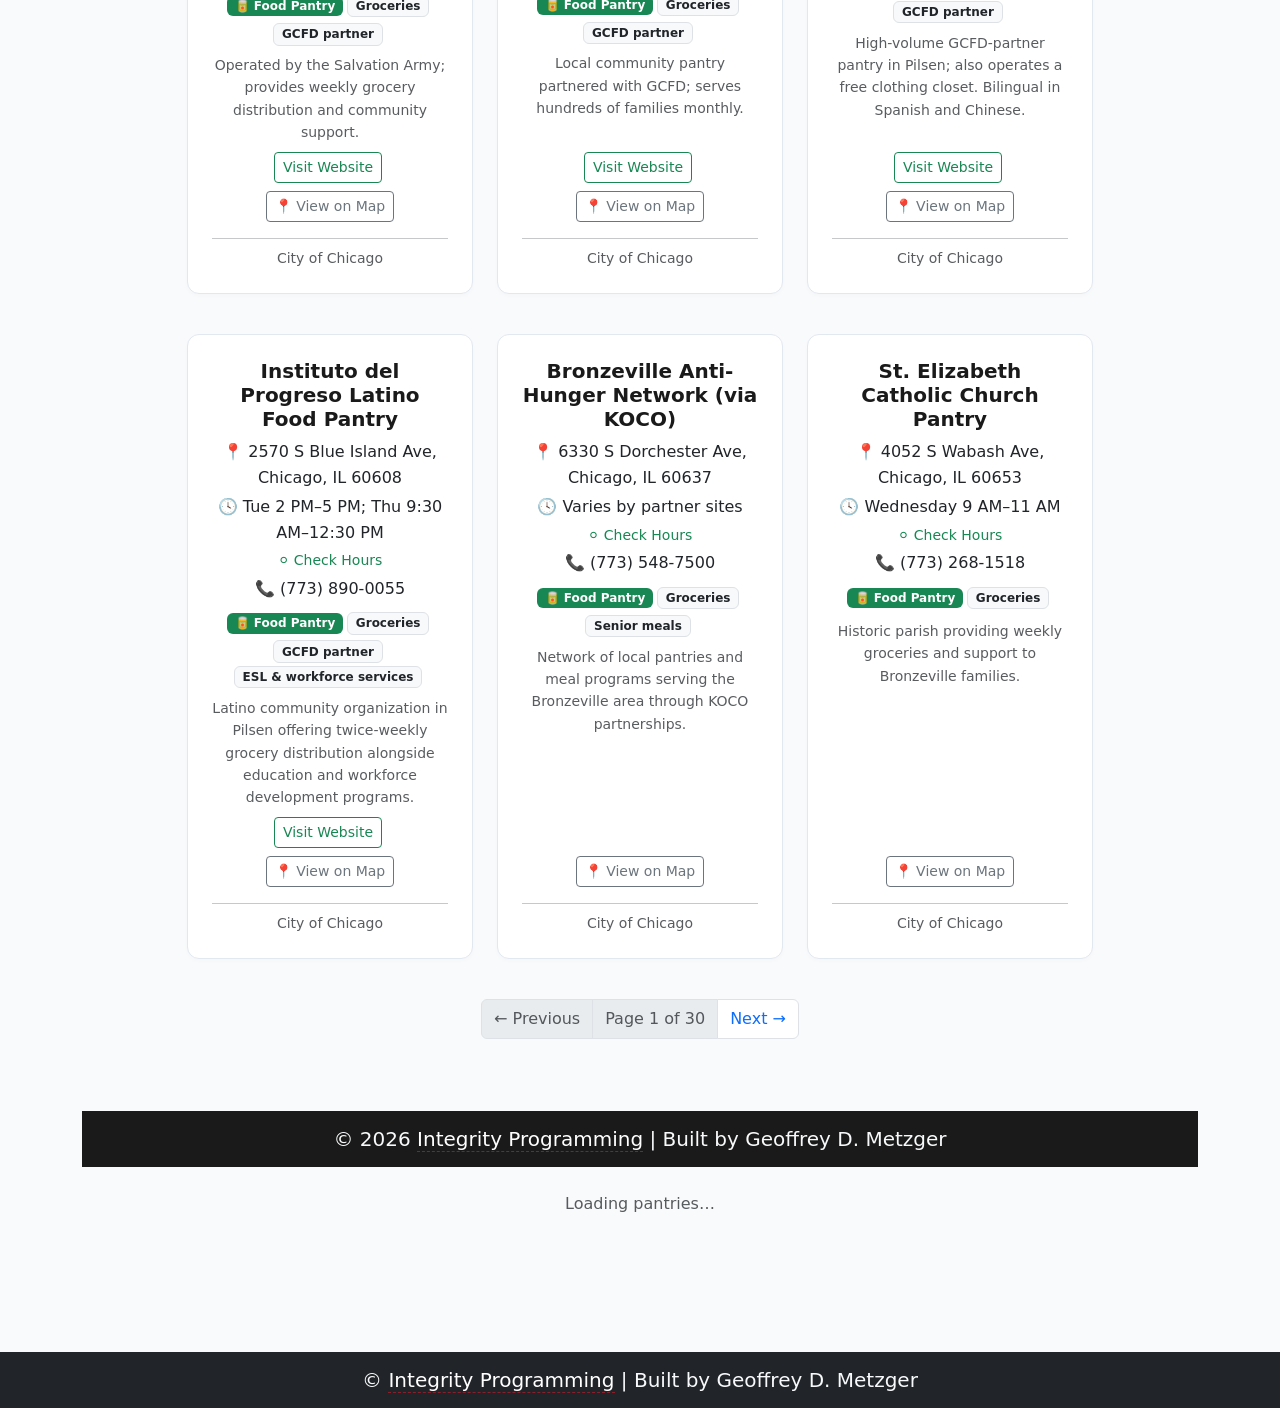
==== commit b9ae5dbc: "removing the extra hero section in the resources page" ====
--- a/food.html
+++ b/food.html
@@ -30,29 +30,7 @@
     </div>
   </nav>
 
-  <section class="hero text-center text-light d-flex align-items-center py-5" style="min-height: 55vh;">
-    <div class="container">
-      <h1 class="fw-bold mb-3">Find Community Resources</h1>
-      <p class="lead mb-4 mx-auto" style="max-width: 700px;">Food pantries, job programs, energy assistance, housing help, and more.</p>
-      
-      <div class="row justify-content-center mb-3">
-        <div class="col-md-8">
-          <div class="input-group shadow">
-            <input
-              id="searchBox"
-              type="text"
-              class="form-control border-0 px-4"
-              placeholder="Search by ZIP, area, or keyword (e.g. 60653, Bronzeville)"
-              style="height: 50px;"
-            />
-            <button id="searchBtn" class="btn btn-crimson px-4 fw-semibold">
-              Search
-            </button>
-          </div>
-        </div>
-      </div>
-
-      <div class="row justify-content-center g-2" style="max-width: 600px; margin: 0 auto;">
+  <div class="row justify-content-center g-2" style="max-width: 600px; margin: 0 auto;">
         <div class="col-sm-8">
           <select id="regionFilter" class="form-select border-0 shadow-sm" style="height: 45px;">
             <option value="">All Regions</option>
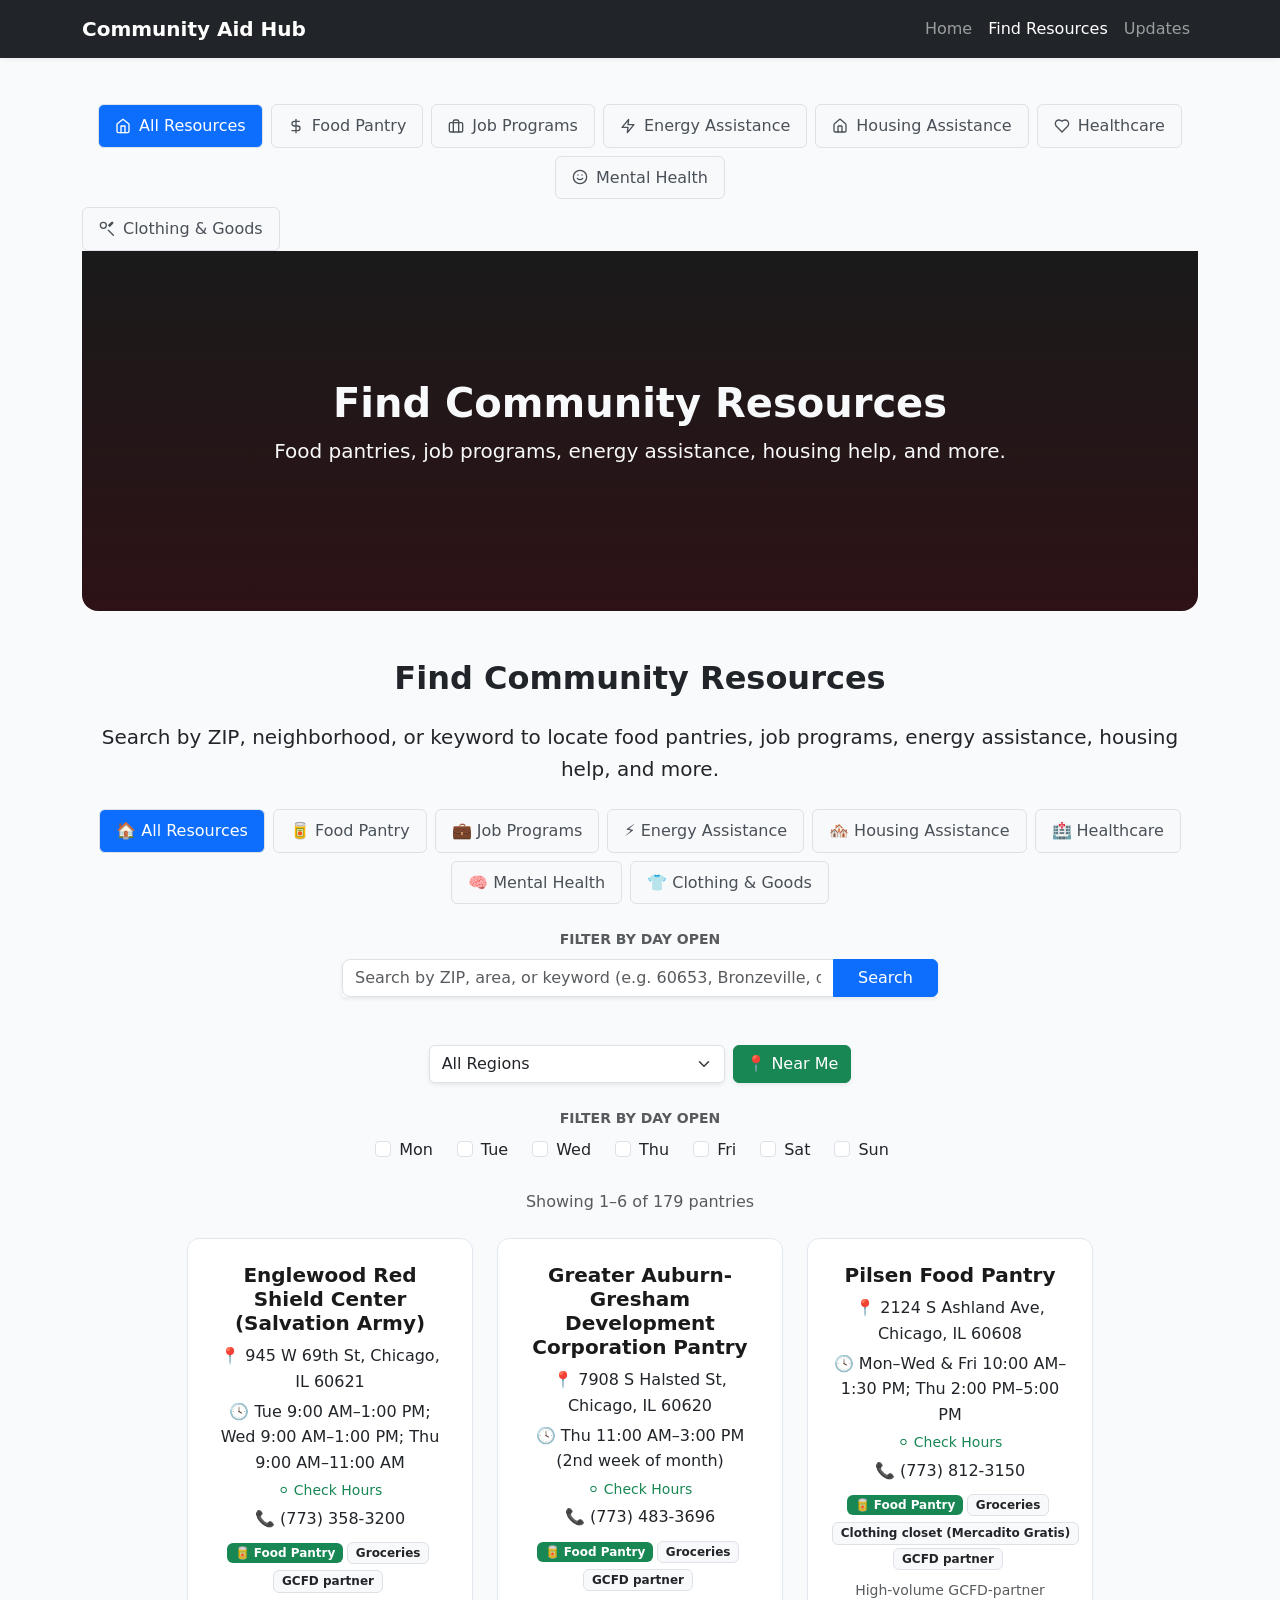
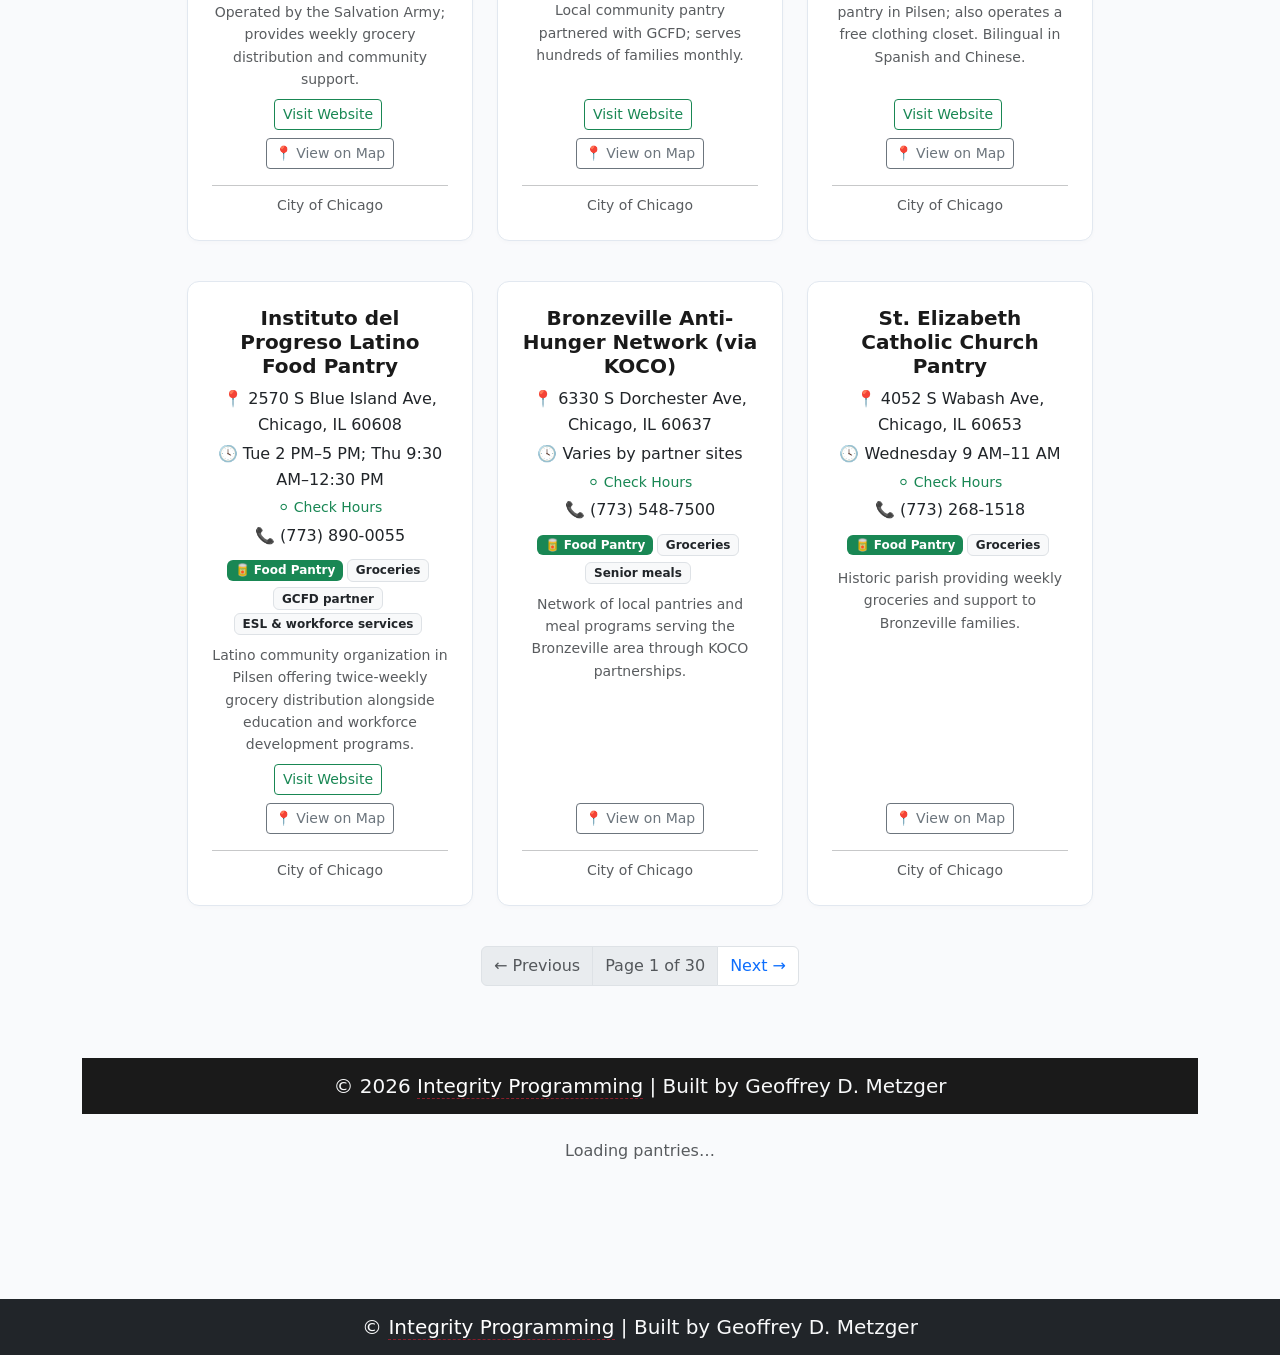
==== commit eb33e80d: "removing the extra hero section in the resources page" ====
--- a/food.html
+++ b/food.html
@@ -30,27 +30,7 @@
     </div>
   </nav>
 
-  <div class="row justify-content-center g-2" style="max-width: 600px; margin: 0 auto;">
-        <div class="col-sm-8">
-          <select id="regionFilter" class="form-select border-0 shadow-sm" style="height: 45px;">
-            <option value="">All Regions</option>
-            <option value="City of Chicago">City of Chicago</option>
-            <option value="South Suburbs">South Suburbs</option>
-            <option value="West Suburbs">West Suburbs</option>
-            <option value="Southwest Suburbs">Southwest Suburbs</option>
-            <option value="North Suburbs">North Suburbs</option>
-            <option value="North/Northwest Suburbs">North/Northwest Suburbs</option>
-          </select>
-        </div>
-        <div class="col-sm-4">
-          <button id="nearbyBtn" class="btn btn-charcoal shadow-sm w-100 d-flex align-items-center justify-content-center gap-2" style="height: 45px;">
-            <svg xmlns="http://www.w3.org/2000/svg" width="16" height="16" viewBox="0 0 24 24" fill="none" stroke="currentColor" stroke-width="2.5" stroke-linecap="round" stroke-linejoin="round"><path d="M20 10c0 6-8 12-8 12s-8-6-8-12a8 8 0 0 1 16 0Z"/><circle cx="12" cy="10" r="3"/></svg>
-            <span>Near Me</span>
-          </button>
-        </div>
-      </div>
-    </div>
-  </section>
+  
 
   <main class="container py-5">
     
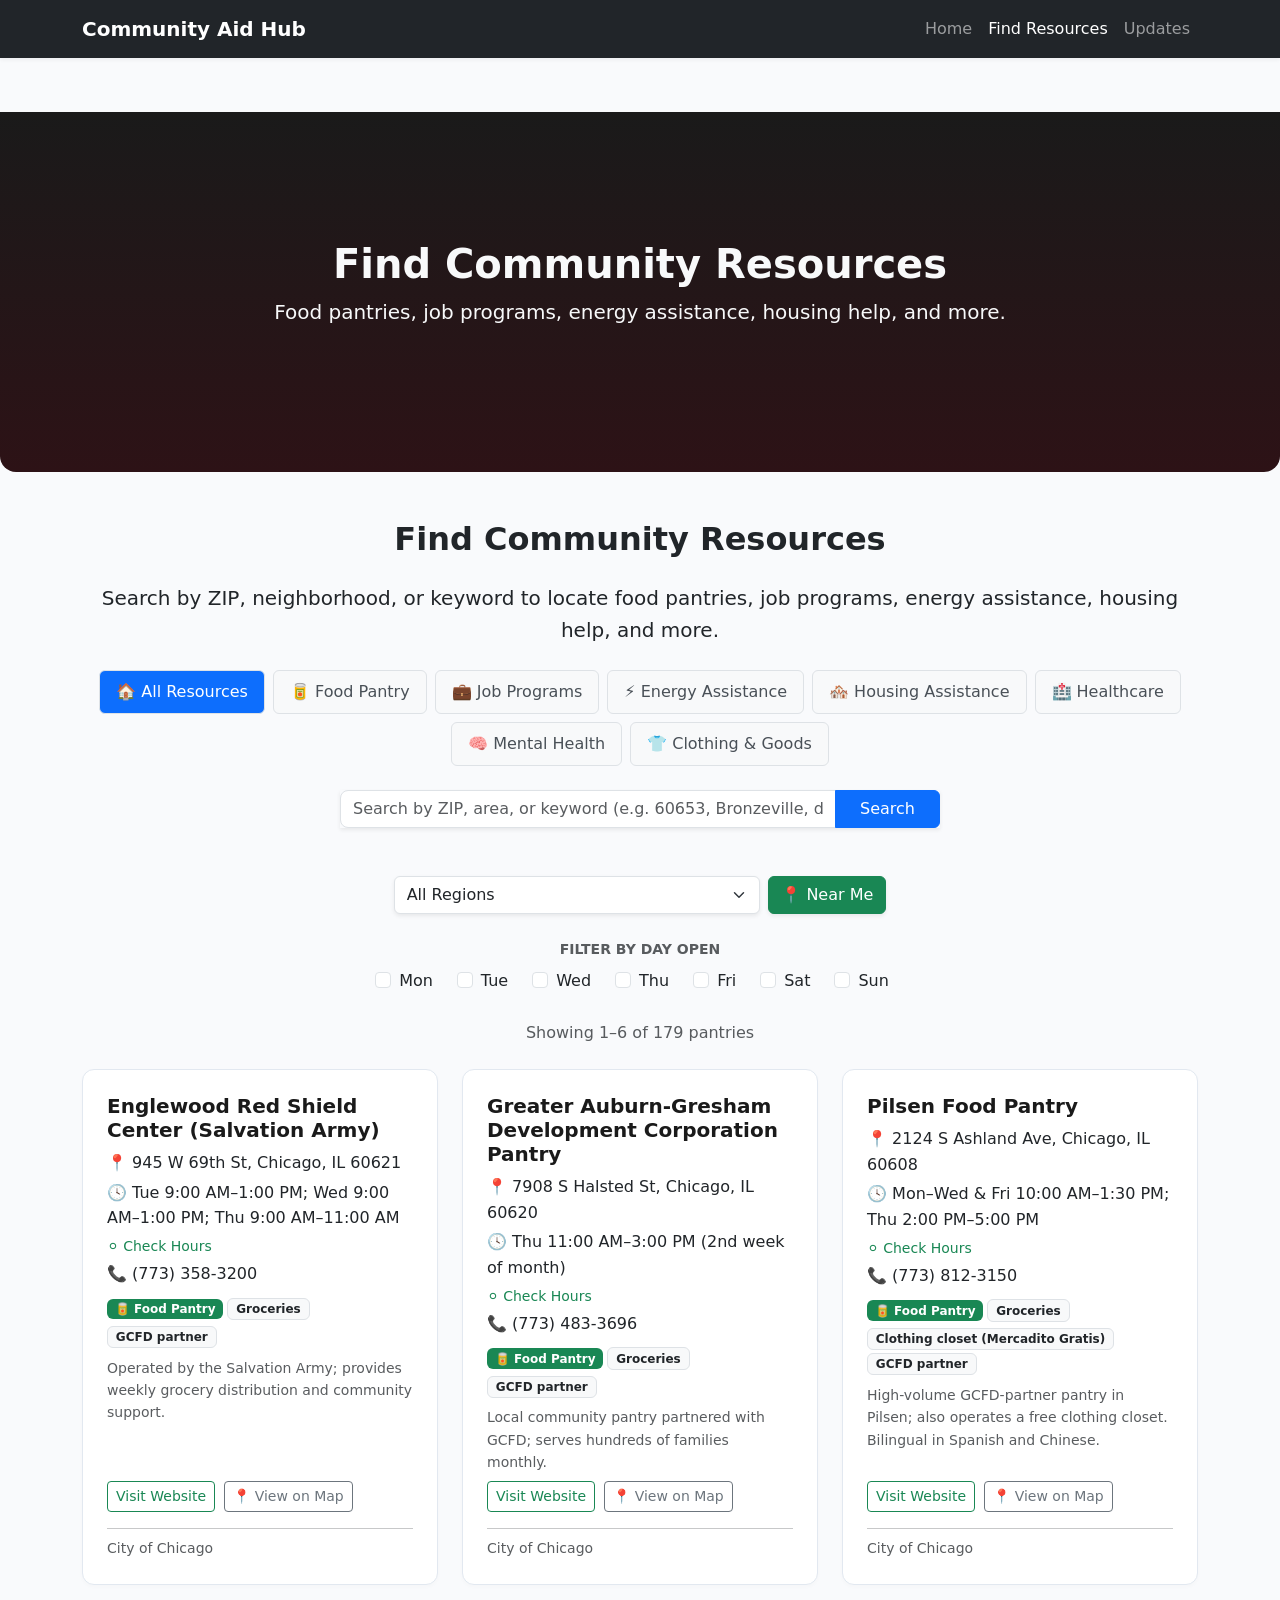
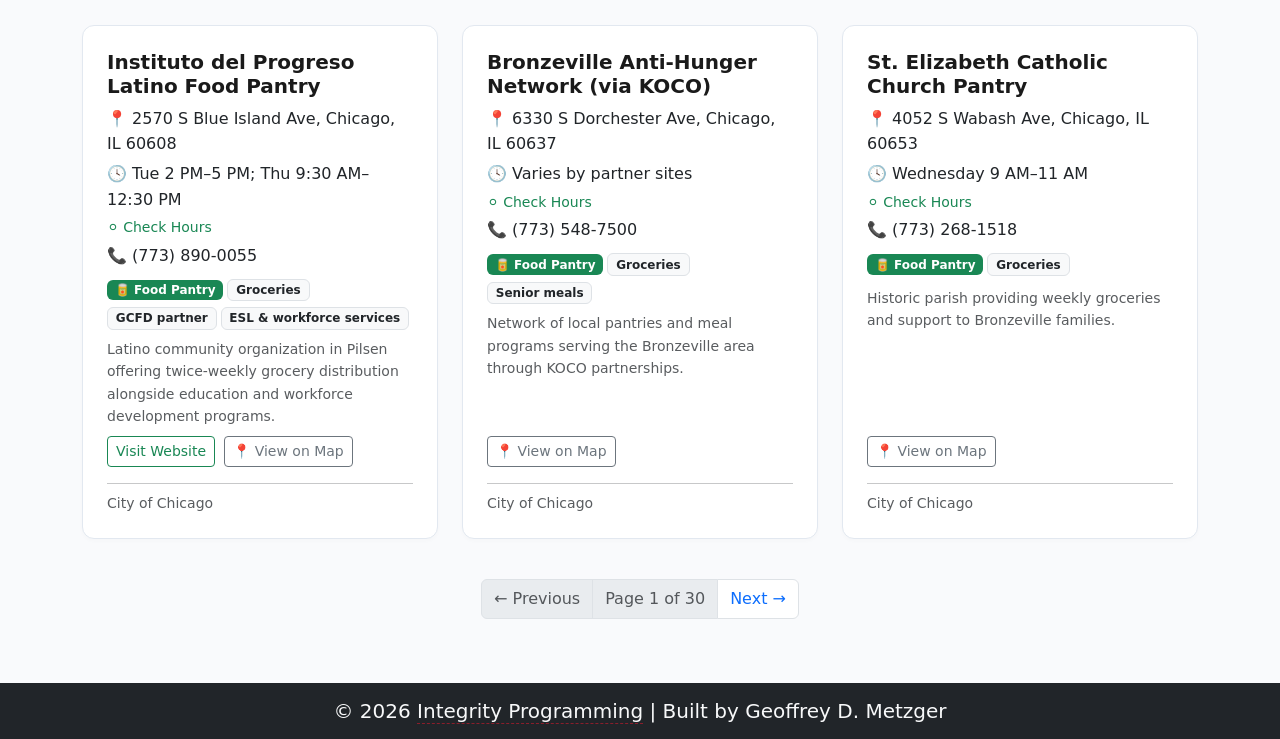
==== commit da773e8c: "removing the extra hero section in the resources page" ====
--- a/food.html
+++ b/food.html
@@ -4,16 +4,11 @@
   <meta charset="UTF-8" />
   <meta name="viewport" content="width=device-width, initial-scale=1" />
   <title>Find Resources | Community Aid Hub Chicago</title>
-
-<link href="https://cdn.jsdelivr.net/npm/bootstrap@5.3.3/dist/css/bootstrap.min.css" rel="stylesheet" />
-  <!-- Bootstrap -->
   <link href="https://cdn.jsdelivr.net/npm/bootstrap@5.3.3/dist/css/bootstrap.min.css" rel="stylesheet" />
-  <!-- Custom CSS -->
   <link rel="stylesheet" href="css/style.css" />
 </head>
 
-<body>
-  <!-- Navbar -->
+<body class="d-flex flex-column min-vh-100">
   <nav class="navbar navbar-expand-lg navbar-dark bg-dark fixed-top">
     <div class="container">
       <a class="navbar-brand fw-bold" href="index.html">Community Aid Hub</a>
@@ -29,77 +24,20 @@
       </div>
     </div>
   </nav>
-
   
-
-  <main class="container py-5">
-    
-    <div class="row justify-content-center mb-5">
-      <div class="col-12">
-        <ul class="nav nav-pills justify-content-center flex-wrap gap-2" id="categoryTabs">
-          <li class="nav-item">
-            <button class="nav-link active category-tab d-flex align-items-center gap-2" data-category="">
-              <svg xmlns="http://www.w3.org/2000/svg" width="16" height="16" viewBox="0 0 24 24" fill="none" stroke="currentColor" stroke-width="2" stroke-linecap="round" stroke-linejoin="round"><path d="m3 9 9-7 9 7v11a2 2 0 0 1-2 2H5a2 2 0 0 1-2-2z"/><polyline points="9 22 9 12 15 12 15 22"/></svg>
-              <span>All Resources</span>
-            </button>
-          </li>
-          <li class="nav-item">
-            <button class="nav-link category-tab d-flex align-items-center gap-2" data-category="Food Pantry">
-              <svg xmlns="http://www.w3.org/2000/svg" width="16" height="16" viewBox="0 0 24 24" fill="none" stroke="currentColor" stroke-width="2" stroke-linecap="round" stroke-linejoin="round"><path d="M12 2v20M17 5H9.5a3.5 3.5 0 0 0 0 7h5a3.5 3.5 0 0 1 0 7H6"/></svg>
-              <span>Food Pantry</span>
-            </button>
-          </li>
-          <li class="nav-item">
-            <button class="nav-link category-tab d-flex align-items-center gap-2" data-category="Job Program">
-              <svg xmlns="http://www.w3.org/2000/svg" width="16" height="16" viewBox="0 0 24 24" fill="none" stroke="currentColor" stroke-width="2" stroke-linecap="round" stroke-linejoin="round"><rect width="20" height="14" x="2" y="7" rx="2" ry="2"/><path d="M16 21V5a2 2 0 0 0-2-2h-4a2 2 0 0 0-2 2v16"/></svg>
-              <span>Job Programs</span>
-            </button>
-          </li>
-          <li class="nav-item">
-            <button class="nav-link category-tab d-flex align-items-center gap-2" data-category="Energy Assistance">
-              <svg xmlns="http://www.w3.org/2000/svg" width="16" height="16" viewBox="0 0 24 24" fill="none" stroke="currentColor" stroke-width="2" stroke-linecap="round" stroke-linejoin="round"><polygon points="13 2 3 14 12 14 11 22 21 10 12 10 13 2"/></svg>
-              <span>Energy Assistance</span>
-            </button>
-          </li>
-          <li class="nav-item">
-            <button class="nav-link category-tab d-flex align-items-center gap-2" data-category="Housing Assistance">
-              <svg xmlns="http://www.w3.org/2000/svg" width="16" height="16" viewBox="0 0 24 24" fill="none" stroke="currentColor" stroke-width="2" stroke-linecap="round" stroke-linejoin="round"><path d="M15 21v-8a1 1 0 0 0-1-1h-4a1 1 0 0 0-1 1v8"/><path d="M3 10a2 2 0 0 1 .709-1.528l7-5.999a2 2 0 0 1 2.582 0l7 5.999A2 2 0 0 1 21 10v9a2 2 0 0 1-2 2H5a2 2 0 0 1-2-2z"/></svg>
-              <span>Housing Assistance</span>
-            </button>
-          </li>
-          <li class="nav-item">
-            <button class="nav-link category-tab d-flex align-items-center gap-2" data-category="Healthcare">
-              <svg xmlns="http://www.w3.org/2000/svg" width="16" height="16" viewBox="0 0 24 24" fill="none" stroke="currentColor" stroke-width="2" stroke-linecap="round" stroke-linejoin="round"><path d="M19 14c1.49-1.46 3-3.21 3-5.5A5.5 5.5 0 0 0 16.5 3c-1.76 0-3 .5-4.5 2-1.5-1.5-2.74-2-4.5-2A5.5 5.5 0 0 0 2 8.5c0 2.3 1.5 4.05 3 5.5l7 7Z"/></svg>
-              <span>Healthcare</span>
-            </button>
-          </li>
-          <li class="nav-item">
-            <button class="nav-link category-tab d-flex align-items-center gap-2" data-category="Mental Health">
-              <svg xmlns="http://www.w3.org/2000/svg" width="16" height="16" viewBox="0 0 24 24" fill="none" stroke="currentColor" stroke-width="2" stroke-linecap="round" stroke-linejoin="round"><path d="M12 22c5.523 0 10-4.477 10-10S17.523 2 12 2 2 6.477 2 12s4.477 10 10 10z"/><path d="M8 14s1.5 2 4 2 4-2 4-2"/><line x1="9" y1="9" x2="9.01" y2="9"/><line x1="15" y1="9" x2="15.01" y2="9"/></svg>
-              <span>Mental Health</span>
-            </button>
-          </li>
-          <li class="nav-item">
-            <button class="nav-link category-tab d-flex align-items-center gap-2" data-category="Clothing &amp; Goods">
-              <svg xmlns="http://www.w3.org/2000/svg" width="16" height="16" viewBox="0 0 24 24" fill="none" stroke="currentColor" stroke-width="2" stroke-linecap="round" stroke-linejoin="round"><path d="M20.38 3.46L16 7.83l-1.42-1.42 4.38-4.38a1 1 0 0 1 1.42 0l0.01 0.01a1 1 0 0 1 0 1.42Z"/><path d="M11 6.5a4.5 4.5 0 1 0-9 0 4.5 4.5 0 0 0 9 0Z"/><path d="M21.5 21.5L14 14"/></svg>
-              <span>Clothing &amp; Goods</span>
-            </button>
-  <!-- Header -->
-  <section class="hero text-center text-light d-flex align-items-center" style="min-height: 40vh;">
+  <section class="hero text-center text-light d-flex align-items-center" style="min-height: 40vh; margin-top: 56px;">
     <div class="container">
       <h1 class="fw-bold">Find Community Resources</h1>
       <p class="lead">Food pantries, job programs, energy assistance, housing help, and more.</p>
     </div>
   </section>
 
-  <!-- Search + Filters -->
   <main class="container py-5">
     <h2 class="fw-bold mb-4 text-center">Find Community Resources</h2>
     <p class="text-center mb-4 lead">
       Search by ZIP, neighborhood, or keyword to locate food pantries, job programs, energy assistance, housing help, and more.
     </p>
 
-    <!-- Category Tabs -->
     <div class="row justify-content-center mb-4">
       <div class="col-12">
         <ul class="nav nav-pills justify-content-center flex-wrap gap-2" id="categoryTabs">
@@ -131,10 +69,6 @@
       </div>
     </div>
 
-    <div class="row justify-content-center mb-4">
-      <div class="col-md-10 text-center">
-        <p class="text-muted small mb-2 fw-semibold tracking-wider">FILTER BY DAY OPEN</p>
-    <!-- Search Bar -->
     <div class="row justify-content-center mb-3">
       <div class="col-md-8">
         <div class="input-group shadow-sm">
@@ -151,7 +85,6 @@
       </div>
     </div>
 
-    <!-- Region Filter + Near Me -->
     <div class="row justify-content-center mb-4 g-2">
       <div class="col-md-4">
         <select id="regionFilter" class="form-select shadow-sm">
@@ -169,7 +102,6 @@
       </div>
     </div>
 
-    <!-- Day of Week Filter -->
     <div class="row justify-content-center mb-4">
       <div class="col-md-10 text-center">
         <p class="text-muted small mb-2 fw-semibold">FILTER BY DAY OPEN</p>
@@ -207,15 +139,17 @@
     </div>
 
     <p id="resultCount" class="text-center text-muted mb-4"></p>
+    
     <div id="results" class="row g-4">
       <p class="text-center text-muted mt-4">Loading resources…</p>
     </div>
+    
     <div id="pagination" class="mt-4"></div>
   </main>
 
-  <footer class="text-light text-center py-3 mt-auto">
+  <footer class="bg-dark text-light text-center py-3 mt-auto">
     <h5 class="mb-0">
-      © <span id="year"></span> <a href="https://integrity-programming-portfolio-sta.vercel.app/" target="_blank">Integrity Programming</a> | Built by Geoffrey D. Metzger
+      © <span id="year"></span> <a href="https://integrity-programming-portfolio-sta.vercel.app/" target="_blank" class="text-light decoration-none">Integrity Programming</a> | Built by Geoffrey D. Metzger
     </h5>
   </footer>
 
@@ -225,35 +159,4 @@
   </script>
   <script src="js/search.js" defer></script>
 </body>
-</html>
-    <!-- Result count -->
-    <p id="resultCount" class="text-center text-muted mb-4"></p>
-
-    <!-- Results Grid -->
-    <div id="results" class="row g-4">
-      <p class="text-center text-muted mt-4">Loading pantries…</p>
-    </div>
-
-    <!-- Pagination -->
-    <div id="pagination" class="mt-4"></div>
-  </main>
-
-  <!-- Footer -->
-  <footer class="bg-dark text-light text-center py-3 mt-auto">
-    <h5 class="mb-0">
-      © <span id="year"></span> <a href="https://integrity-programming-portfolio-sta.vercel.app/" target="_blank">Integrity Programming</a> |
-      Built by Geoffrey D. Metzger
-    </h5>
-  </footer>
-
-  <!-- Bootstrap JS (once only) -->
-  <script src="https://cdn.jsdelivr.net/npm/bootstrap@5.3.3/dist/js/bootstrap.bundle.min.js"></script>
-
-  <script>
-    document.getElementById("year").textContent = new Date().getFullYear();
-  </script>
-
-  <!-- Search + render logic -->
-  <script src="js/search.js" defer></script>
-</body>
 </html>
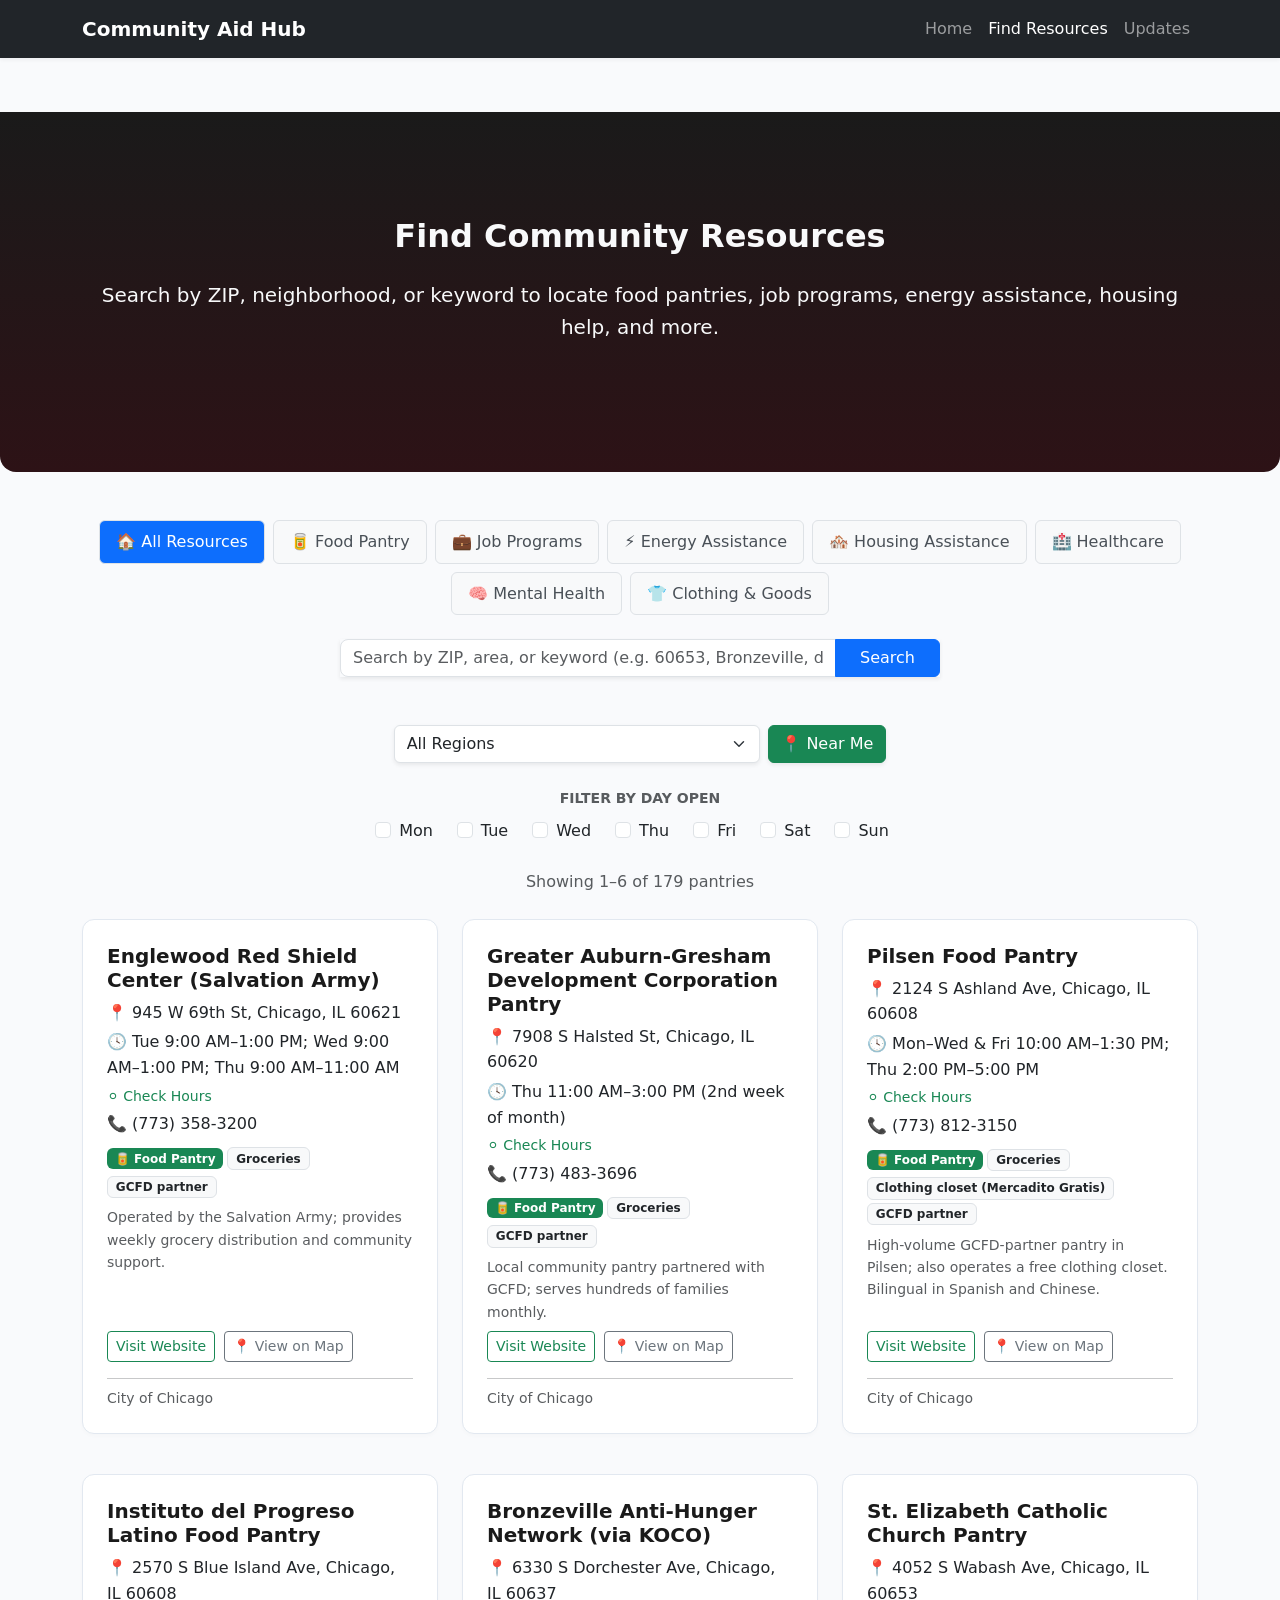
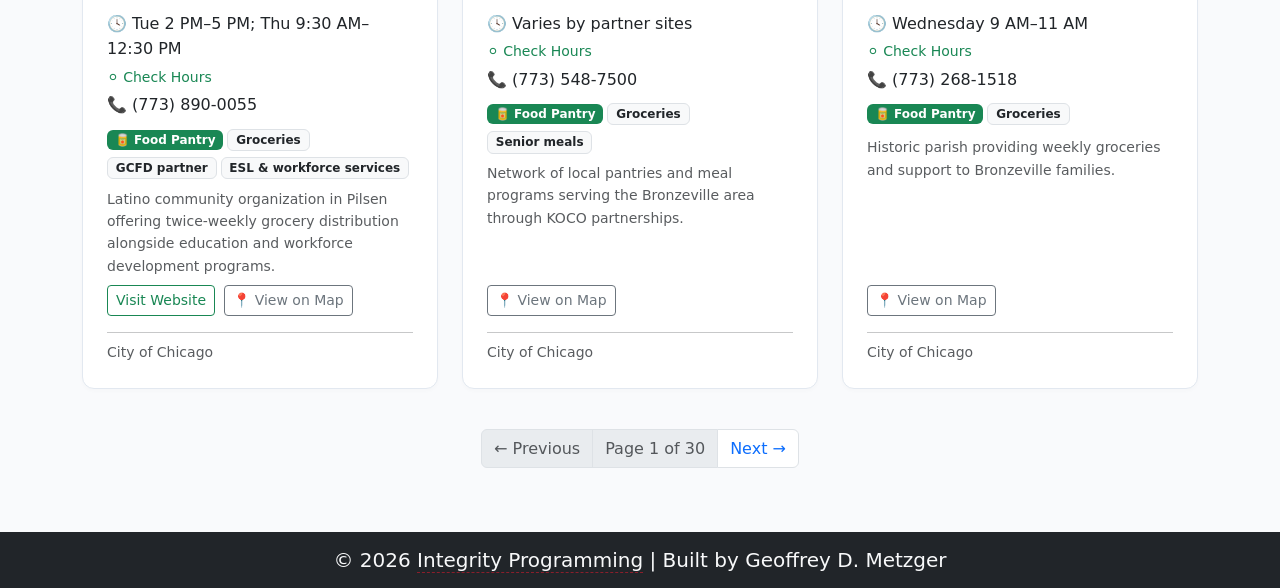
==== commit 172b1a18: "removing redundant wording" ====
--- a/food.html
+++ b/food.html
@@ -27,17 +27,15 @@
   
   <section class="hero text-center text-light d-flex align-items-center" style="min-height: 40vh; margin-top: 56px;">
     <div class="container">
-      <h1 class="fw-bold">Find Community Resources</h1>
-      <p class="lead">Food pantries, job programs, energy assistance, housing help, and more.</p>
+      <h2 class="fw-bold mb-4 text-center">Find Community Resources</h2>
+    <p class="text-center mb-4 lead">
+      Search by ZIP, neighborhood, or keyword to locate food pantries, job programs, energy assistance, housing help, and more.
+    </p>
+
     </div>
   </section>
 
   <main class="container py-5">
-    <h2 class="fw-bold mb-4 text-center">Find Community Resources</h2>
-    <p class="text-center mb-4 lead">
-      Search by ZIP, neighborhood, or keyword to locate food pantries, job programs, energy assistance, housing help, and more.
-    </p>
-
     <div class="row justify-content-center mb-4">
       <div class="col-12">
         <ul class="nav nav-pills justify-content-center flex-wrap gap-2" id="categoryTabs">
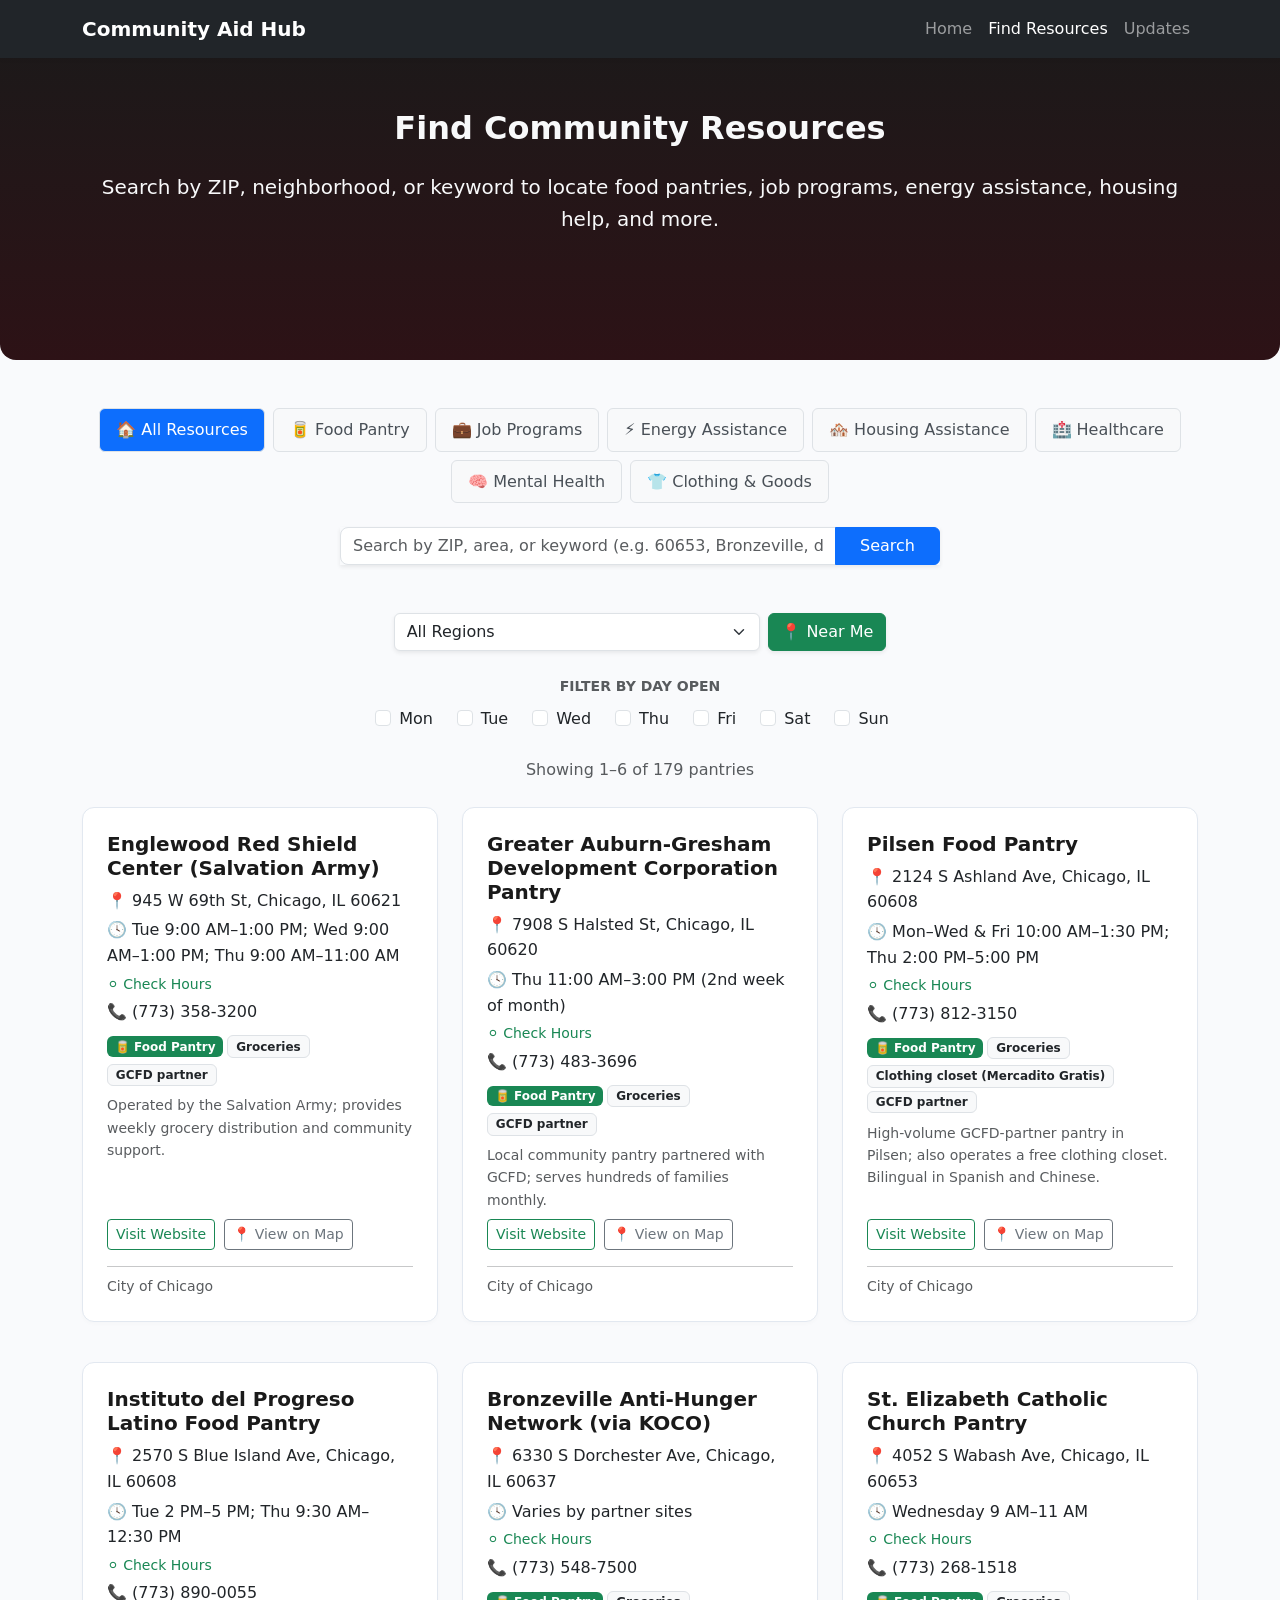
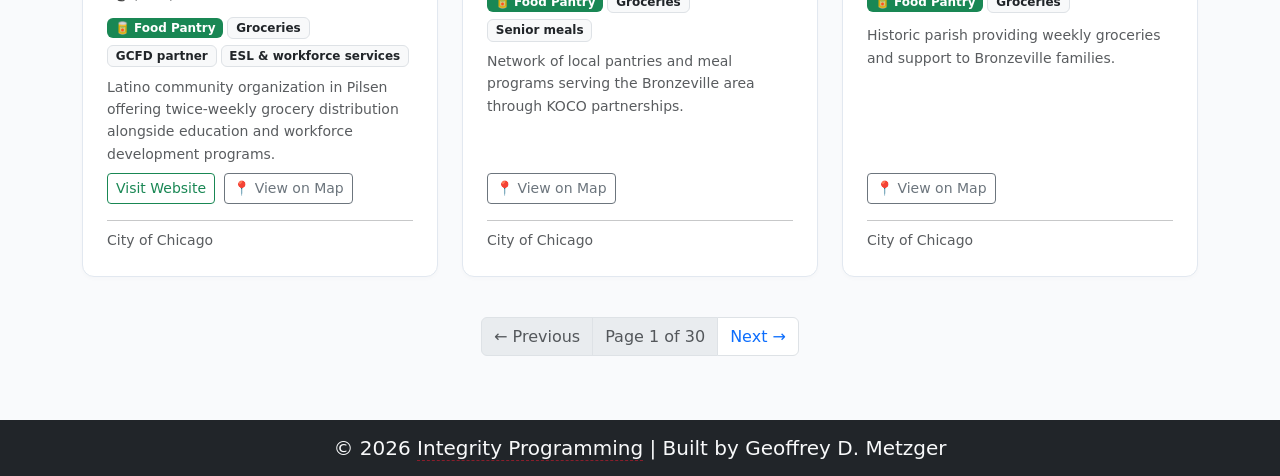
==== commit 769a65af: "removing the whe space above the hero" ====
--- a/food.html
+++ b/food.html
@@ -25,7 +25,7 @@
     </div>
   </nav>
   
-  <section class="hero text-center text-light d-flex align-items-center" style="min-height: 40vh; margin-top: 56px;">
+  <section class="hero text-center text-light d-flex align-items-center" style="min-height: 40vh; margin-top: -56px; padding-top: 56px;">
     <div class="container">
       <h2 class="fw-bold mb-4 text-center">Find Community Resources</h2>
     <p class="text-center mb-4 lead">
